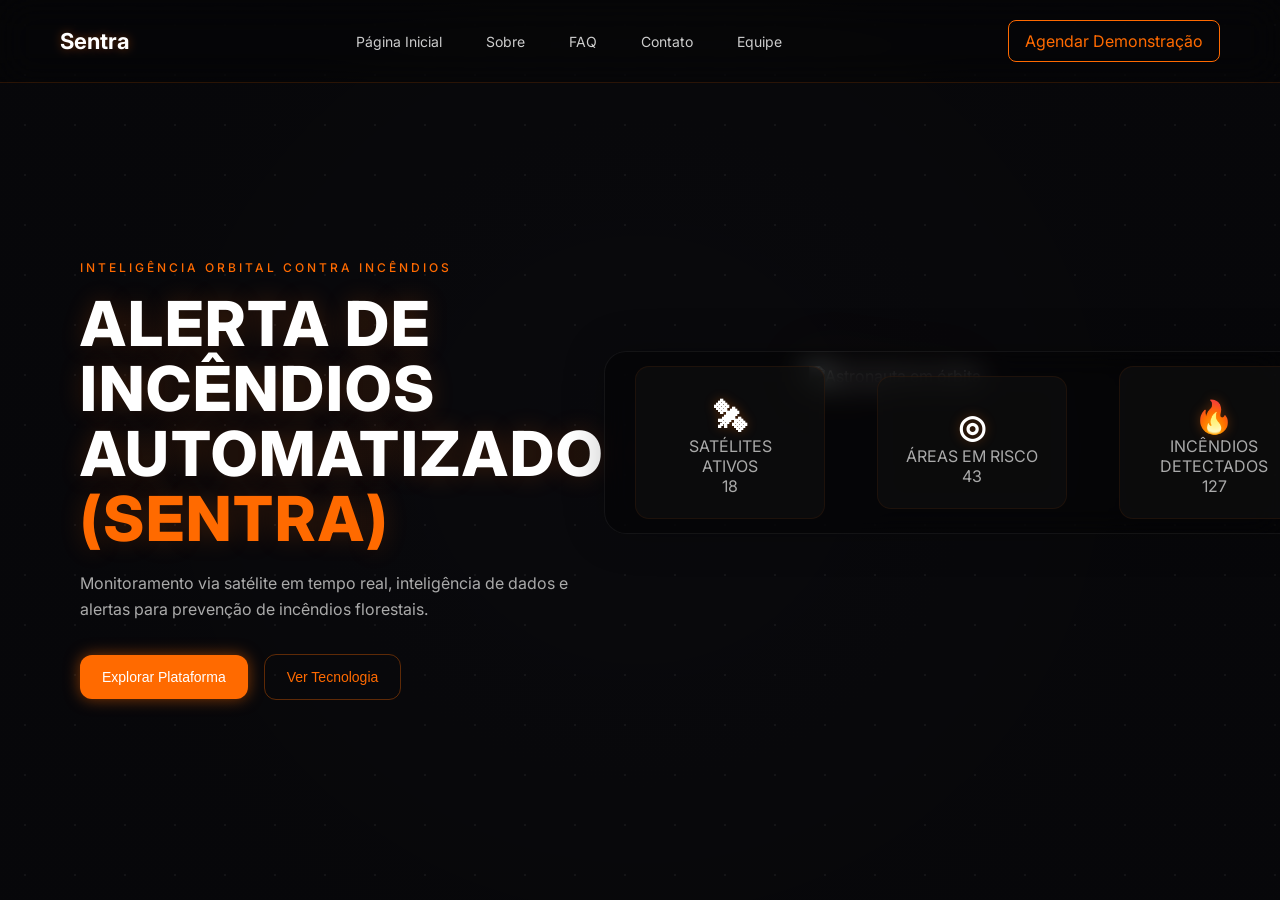
==== index.html @ 36e1cf44 "refactor: Correção da paleta de cores, adição de links na navbar." ====
<!doctype html>
<html lang="pt-br">

<head>
    <meta charset="UTF-8" />
    <meta name="viewport" content="width=device-width, initial-scale=1.0" />
    <title>Sentra</title>

    <link rel="stylesheet" href="css/styles.css" />
    <script src="js/scripts.js" defer></script>
</head>

<body>
    <header class="navbar">
        <div class="logo">
            <span class="logo-text">Sentra</span>
        </div>

        <nav>
            <a href="./index.html">Página Inicial</a>
            <a href="./paginas/pag-sobre.html">Sobre</a>
            <a href="./paginas/pag-faq.html">FAQ</a>
            <a href="./paginas/pag-contato.html">Contato</a>
            <a href="./paginas/pag-equipe.html">Equipe</a>
        </nav>

        <a href="./paginas/pag-solucao.html" class="btn-nav">Agendar Demonstração</a>
    </header>

    <section class="hero">
        <div class="parallax-layer layer-bg"></div>

        <div class="hero-text parallax" data-speed="2">
            <p class="tag">INTELIGÊNCIA ORBITAL CONTRA INCÊNDIOS</p>

            <h1>
                ALERTA DE INCÊNDIOS AUTOMATIZADO<br />
                <span>(SENTRA)</span>
            </h1>

            <p class="desc">
                Monitoramento via satélite em tempo real, inteligência de dados e
                alertas para prevenção de incêndios florestais.
            </p>

            <div class="actions">
                <button class="btn-primary">Explorar Plataforma</button>

                <button class="btn-secondary">Ver Tecnologia</button>
            </div>
        </div>

        <div class="hero-right">
            <div class="hero-media">
                <img src="assets/astronauta.webp" alt="Astronauta em órbita" />
            </div>

            <div class="heat-widget parallax" id="heat-widget">
                <div class="heat-header">
                    🔥 Focos de calor (24h)

                    <span id="heat-time"> atualizando... </span>
                </div>

                <div class="heat-body">
                    <div class="heat-number" id="heat-count">0</div>

                    <div class="heat-label">detecções recentes</div>
                </div>
            </div>

            <section class="stats">
                <div class="stat-item">
                    <div class="icon">🛰</div>

                    <div class="stat-info">
                        <p>SATÉLITES ATIVOS</p>
                        <span>18</span>
                    </div>
                </div>

                <div class="divider"></div>

                <div class="stat-item">
                    <div class="icon">◎</div>

                    <div class="stat-info">
                        <p>ÁREAS EM RISCO</p>
                        <span>43</span>
                    </div>
                </div>

                <div class="divider"></div>

                <div class="stat-item">
                    <div class="icon">🔥</div>

                    <div class="stat-info">
                        <p>INCÊNDIOS DETECTADOS</p>
                        <span>127</span>
                    </div>
                </div>

                <div class="divider"></div>

                <div class="stat-item">
                    <div class="icon">◔</div>

                    <div class="stat-info">
                        <p>TEMPO DE ALERTA</p>
                        <span>30s</span>
                    </div>
                </div>
                <a href="#" class="stats-link"> VER TODOS OS DADOS → </a>
            </section>
        </div>
    </section>
</body>

</html>
---- css/styles.css ----
@import url('https://fonts.googleapis.com/css2?family=Inter:wght@100..900&display=swap');
@import url('navbar.css');

html {
    scroll-behavior: smooth;
}

body {
    font-family: 'Inter', sans-serif;
    background: var(--cor-preto);
    color: var(--cor-branco);
    font-size: 16px;
    overflow: hidden;
}

.navbar {
    display: flex;
    justify-content: space-between;
    align-items: center;
    padding: 20px 60px;
    position: fixed;
    top: 0;
    left: 0;
    width: 100%;
    z-index: 100;
    background: rgba(0, 0, 0, 0.25);
    backdrop-filter: blur(18px);
    -webkit-backdrop-filter: blur(18px);
    border-bottom: 1px solid rgba(255, 106, 0, 0.15);
}

.logo-text {
    font-size: 22px;
    font-weight: 700;
    color: var(--cor-branco);
    text-shadow: 0 0 10px rgba(255, 106, 0, 0.4);
}

.navbar nav {
    display: flex;
    align-items: center;
    gap: 20px;
}

.navbar nav a {
    text-decoration: none;
    color: #ccc;
    font-size: 14px;
    transition: 0.3s;
}

.navbar nav a:hover {
    color: var(--laranja-primario);
}

.btn-nav {
    background: transparent;
    border: 1px solid var(--laranja-primario);
    color: var(--laranja-primario);
    padding: 10px 16px;
    border-radius: 8px;
    cursor: pointer;
    transition: 0.3s;
}

.btn-nav:hover {
    background: var(--laranja-primario);
    color: var(--texto-claro);
    box-shadow: 0 0 15px rgba(255, 106, 0, 0.5);
}

.hero {
    position: relative;
    min-height: 100vh;
    display: flex;
    justify-content: space-between;
    align-items: center;
    padding: 140px 80px 80px;
    overflow: hidden;
}

.layer-bg {
    position: absolute;
    inset: 0;
    background: url("../assets/background-pagina-inicial.png") center center / cover no-repeat;
    transform: scale(1.1);
    z-index: 0;
    animation: bgFloat 24s ease-in-out infinite;
}

@keyframes bgFloat {
    0% {
        transform: scale(1.1) translate(0px, 0px);
    }

    25% {
        transform: scale(1.15) translate(20px, -10px);
    }

    50% {
        transform: scale(1.12) translate(-15px, 15px);
    }

    75% {
        transform: scale(1.16) translate(10px, -8px);
    }

    100% {
        transform: scale(1.1) translate(0px, 0px);
    }
}

.hero::before {
    content: "";
    position: absolute;
    inset: 0;
    background: radial-gradient(circle at center,rgba(0, 0, 0, 0.15) 0%,rgba(0, 0, 0, 0.35) 70%);
    z-index: 1;
}

.hero::after {
    content: "";
    position: absolute;
    inset: 0;
    background-image: radial-gradient(var(--cor-branco) 1px, transparent 1px);
    background-size: 50px 50px;
    opacity: 0.05;
    z-index: 1;
}

.hero-text {
    position: relative;
    z-index: 5;
    max-width: 620px;
}

.tag {
    color: var(--laranja-primario);
    font-size: 12px;
    font-weight: 500;
    letter-spacing: 3px;
    margin-bottom: 16px;
}

.hero h1 {
    font-size: 62px;
    line-height: 1.05;
    font-weight: 800;
    text-transform: uppercase;
    letter-spacing: 2px;
    text-shadow: 0 0 25px rgba(255, 106, 0, 0.2);
}

.hero h1 span {
    color: var(--laranja-primario);
}

.desc {
    margin: 20px 0;
    color: var(--cor-cinza);
    max-width: 500px;
    line-height: 1.6;
}

.actions {
    display: flex;
    align-items: center;
    gap: 16px;
    margin-top: 32px;
}

.btn-primary, .btn-secondary {
    padding: 14px 22px;
    border-radius: 12px;
    font-size: 14px;
    font-weight: 500;
    cursor: pointer;
    transition: 0.35s ease;
}

.btn-primary {
    background: var(--laranja-primario);
    border: none;
    color: var(--cor-branco);
    box-shadow: 0 0 15px rgba(255, 106, 0, 0.5);
}

.btn-primary:hover {
    transform: translateY(-3px);
    box-shadow: 0 0 35px rgba(255, 106, 0, 0.45);
}

.btn-secondary {
    background: transparent;
    border: 1px solid rgba(255, 106, 0, 0.35);
    color: var(--laranja-primario);
}

.btn-secondary:hover {
    transform: translateY(-3px);
    border-color: var(--laranja-primario);
    box-shadow: 0 0 22px rgba(255, 106, 0, 0.2);
}

.hero-right {
    position: relative;
    z-index: 5;
    display: flex;
    flex-direction: column;
    align-items: center;
    gap: 35px;
}

.hero-media {
    position: relative;
    display: flex;
    justify-content: center;
    align-items: center;
}

.hero-media img {
    width: 650px;
    max-width: 100%;
    filter: drop-shadow(0 0 35px rgba(255, 106, 0, 0.22));
    pointer-events: none;
    user-select: none;
}

.heat-widget {
    position: absolute;
    top: 60px;
    right: -20px;
    width: 220px;
    padding: 18px;
    border-radius: 20px;
    background: rgba(15, 15, 15, 0.55);
    backdrop-filter: blur(18px);
    -webkit-backdrop-filter: blur(18px);
    border: 1px solid rgba(255, 106, 0, 0.12);
    box-shadow: 0 0 35px rgba(0, 0, 0, 0.35);
    z-index: 20;
    transition: 0.35s ease;
}

.heat-widget:hover {
    transform: translateY(-5px);
    border-color: rgba(255, 106, 0, 0.35);
}

.heat-header {
    display: flex;
    justify-content: space-between;
    font-size: 11px;
    color: #9f9f9f;
    margin-bottom: 14px;
}

.heat-body {
    text-align: center;
}

.heat-number {
    font-size: 48px;
    font-weight: 700;
    color: var(--laranja-primario);
    text-shadow: 0 0 15px rgba(255, 106, 0, 0.4);
}

.heat-label {
    margin-top: 6px;
    font-size: 12px;
    color: #7f7f7f;
}

.stats {
    display: flex;
    align-items: center;
    justify-content: center;
    gap: 26px;
    padding: 14px 30px;
    position: relative;
    z-index: 15;
    transform: translateY(-60px);
    border-radius: 22px;
    background: rgba(0, 0, 0, 0.35);
    backdrop-filter: blur(15px);
    -webkit-backdrop-filter: blur(15px);
    border: 1px solid rgba(255, 255, 255, 0.06);
    box-shadow: 0 0 40px rgba(0, 0, 0, 0.25);
    margin-top: -10px;
}

.stat-item {
    position: relative;
    min-width: 190px;
    padding: 22px 26px;
    border-radius: 14px;
    text-align: center;
    color: var(--cor-cinza);
    background: rgba(17, 17, 17, 0.6);
    backdrop-filter: blur(12px);
    -webkit-backdrop-filter: blur(12px);
    border: 1px solid rgba(255, 106, 0, 0.08);
    transition: all 0.35s ease;
    box-shadow: 0 0 0 rgba(0, 0, 0, 0);
}

.stat-item:hover {
    transform: translateY(-6px);
    background: rgba(255, 255, 255, 0.03);
    box-shadow: 0 0 25px rgba(255, 106, 0, 0.12);
}

.stat-item::after {
    content: "";
    position: absolute;
    left: 50%;
    bottom: 0;
    width: 0%;
    height: 2px;
    background: var(--laranja-primario);
    border-radius: 20px;
    transform: translateX(-50%);
    transition: width 0.4s ease;
}

.stat-item:hover::after {
    width: 75%;
}

.stats-link {
    position: relative;
    display: inline-block;
    text-decoration: none;
    color: var(--cor-branco);
    padding-bottom: 6px;
    transition: color 0.3s ease;
}

.stats-link:hover {
    color: var(--laranja-primario);
}

.stats-link::after {
    content: "";
    position: absolute;
    left: 50%;
    bottom: 0;
    width: 0%;
    height: 2px;
    background: var(--laranja-primario);
    border-radius: 20px;
    transform: translateX(-50%);
    transition: width 0.35s ease, box-shadow 0.35s ease;
}

.stats-link:hover::after {
    width: 100%;
    box-shadow: 0 0 10px rgba(255, 106, 0, 0.8);
}

.icon {
    margin-top: 8px;
    font-size: 32px;
    font-weight: 700;
    color: var(--cor-branco);
    text-shadow: 0 0 12px rgba(255, 106, 0, 0.3);
}
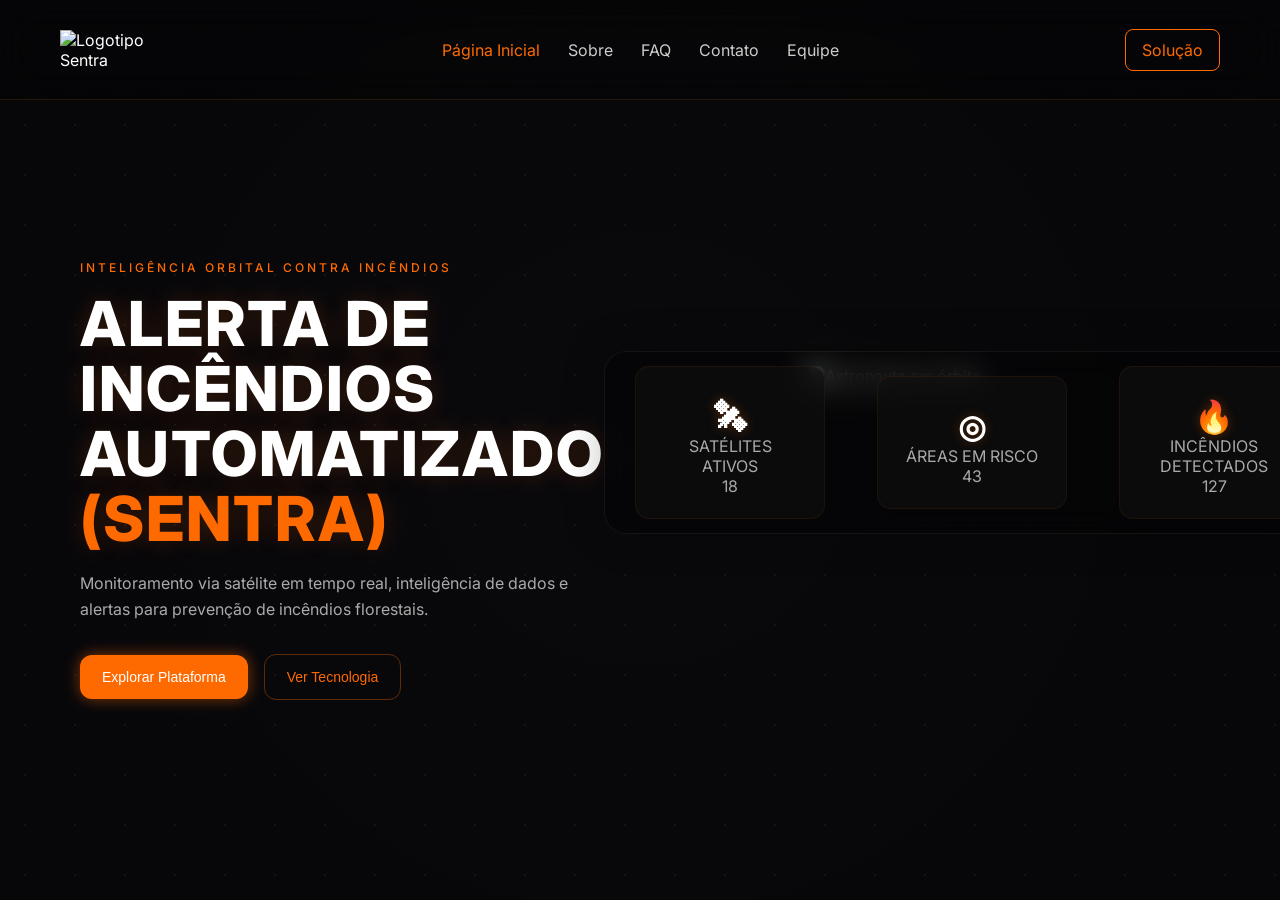
==== commit a7b28e90: "feat: Lógica aplicada para remoção de cor ao texto destacado quando outro item passar pelo evento do" ====
--- a/index.html
+++ b/index.html
@@ -4,117 +4,119 @@
 <head>
     <meta charset="UTF-8" />
     <meta name="viewport" content="width=device-width, initial-scale=1.0" />
-    <title>Sentra</title>
+    <title>Página Inicial / Sentra</title>
 
-    <link rel="stylesheet" href="css/styles.css" />
-    <script src="js/scripts.js" defer></script>
+    <link rel="stylesheet" href="./css/styles.css" />
+    <script src="./js/scripts.js" defer></script>
 </head>
 
 <body>
     <header class="navbar">
         <div class="logo">
-            <span class="logo-text">Sentra</span>
+            <img src="./assets/logotipo-sentra.webp" alt="Logotipo Sentra" class="logo">
         </div>
 
         <nav>
-            <a href="./index.html">Página Inicial</a>
-            <a href="./paginas/pag-sobre.html">Sobre</a>
-            <a href="./paginas/pag-faq.html">FAQ</a>
-            <a href="./paginas/pag-contato.html">Contato</a>
-            <a href="./paginas/pag-equipe.html">Equipe</a>
+            <a href="./index.html" class="nav-link text-highlight">Página Inicial</a>
+            <a href="./paginas/pag-sobre.html" class="nav-link">Sobre</a>
+            <a href="./paginas/pag-faq.html" class="nav-link">FAQ</a>
+            <a href="./paginas/pag-contato.html" class="nav-link">Contato</a>
+            <a href="./paginas/pag-equipe.html" class="nav-link">Equipe</a>
         </nav>
 
-        <a href="./paginas/pag-solucao.html" class="btn-nav">Agendar Demonstração</a>
+        <a href="./paginas/pag-solucao.html" class="btn-nav">Solução</a>
     </header>
+    <main>
+        <section class="hero">
+            <div class="parallax-layer layer-bg"></div>
 
-    <section class="hero">
-        <div class="parallax-layer layer-bg"></div>
+            <div class="hero-text parallax" data-speed="2">
+                <p class="tag">INTELIGÊNCIA ORBITAL CONTRA INCÊNDIOS</p>
 
-        <div class="hero-text parallax" data-speed="2">
-            <p class="tag">INTELIGÊNCIA ORBITAL CONTRA INCÊNDIOS</p>
+                <h1>
+                    ALERTA DE INCÊNDIOS AUTOMATIZADO<br />
+                    <span>(SENTRA)</span>
+                </h1>
 
-            <h1>
-                ALERTA DE INCÊNDIOS AUTOMATIZADO<br />
-                <span>(SENTRA)</span>
-            </h1>
+                <p class="desc">
+                    Monitoramento via satélite em tempo real, inteligência de dados e
+                    alertas para prevenção de incêndios florestais.
+                </p>
 
-            <p class="desc">
-                Monitoramento via satélite em tempo real, inteligência de dados e
-                alertas para prevenção de incêndios florestais.
-            </p>
+                <div class="actions">
+                    <button class="btn-primary">Explorar Plataforma</button>
 
-            <div class="actions">
-                <button class="btn-primary">Explorar Plataforma</button>
-
-                <button class="btn-secondary">Ver Tecnologia</button>
-            </div>
-        </div>
-
-        <div class="hero-right">
-            <div class="hero-media">
-                <img src="assets/astronauta.webp" alt="Astronauta em órbita" />
-            </div>
-
-            <div class="heat-widget parallax" id="heat-widget">
-                <div class="heat-header">
-                    🔥 Focos de calor (24h)
-
-                    <span id="heat-time"> atualizando... </span>
-                </div>
-
-                <div class="heat-body">
-                    <div class="heat-number" id="heat-count">0</div>
-
-                    <div class="heat-label">detecções recentes</div>
+                    <button class="btn-secondary">Ver Tecnologia</button>
                 </div>
             </div>
 
-            <section class="stats">
-                <div class="stat-item">
-                    <div class="icon">🛰</div>
+            <div class="hero-right">
+                <div class="hero-media">
+                    <img src="assets/astronauta.webp" alt="Astronauta em órbita" />
+                </div>
 
-                    <div class="stat-info">
-                        <p>SATÉLITES ATIVOS</p>
-                        <span>18</span>
+                <div class="heat-widget parallax" id="heat-widget">
+                    <div class="heat-header">
+                        🔥 Focos de calor (24h)
+
+                        <span id="heat-time"> atualizando... </span>
+                    </div>
+
+                    <div class="heat-body">
+                        <div class="heat-number" id="heat-count">0</div>
+
+                        <div class="heat-label">detecções recentes</div>
                     </div>
                 </div>
 
-                <div class="divider"></div>
+                <section class="stats">
+                    <div class="stat-item">
+                        <div class="icon">🛰</div>
 
-                <div class="stat-item">
-                    <div class="icon">◎</div>
+                        <div class="stat-info">
+                            <p>SATÉLITES ATIVOS</p>
+                            <span>18</span>
+                        </div>
+                    </div>
 
-                    <div class="stat-info">
-                        <p>ÁREAS EM RISCO</p>
-                        <span>43</span>
+                    <div class="divider"></div>
+
+                    <div class="stat-item">
+                        <div class="icon">◎</div>
+
+                        <div class="stat-info">
+                            <p>ÁREAS EM RISCO</p>
+                            <span>43</span>
+                        </div>
                     </div>
-                </div>
 
-                <div class="divider"></div>
+                    <div class="divider"></div>
 
-                <div class="stat-item">
-                    <div class="icon">🔥</div>
+                    <div class="stat-item">
+                        <div class="icon">🔥</div>
 
-                    <div class="stat-info">
-                        <p>INCÊNDIOS DETECTADOS</p>
-                        <span>127</span>
+                        <div class="stat-info">
+                            <p>INCÊNDIOS DETECTADOS</p>
+                            <span>127</span>
+                        </div>
                     </div>
-                </div>
 
-                <div class="divider"></div>
+                    <div class="divider"></div>
 
-                <div class="stat-item">
-                    <div class="icon">◔</div>
+                    <div class="stat-item">
+                        <div class="icon">◔</div>
 
-                    <div class="stat-info">
-                        <p>TEMPO DE ALERTA</p>
-                        <span>30s</span>
+                        <div class="stat-info">
+                            <p>TEMPO DE ALERTA</p>
+                            <span>30s</span>
+                        </div>
                     </div>
-                </div>
-                <a href="#" class="stats-link"> VER TODOS OS DADOS → </a>
-            </section>
-        </div>
-    </section>
+                    <a href="#" class="stats-link"> VER TODOS OS DADOS → </a>
+                </section>
+            </div>
+        </section>
+    </main>
+    <footer></footer>
 </body>
 
 </html>
--- a/css/styles.css
+++ b/css/styles.css
@@ -1,4 +1,3 @@
-@import url('https://fonts.googleapis.com/css2?family=Inter:wght@100..900&display=swap');
 @import url('navbar.css');
 
 html {
@@ -11,62 +10,6 @@
     color: var(--cor-branco);
     font-size: 16px;
     overflow: hidden;
-}
-
-.navbar {
-    display: flex;
-    justify-content: space-between;
-    align-items: center;
-    padding: 20px 60px;
-    position: fixed;
-    top: 0;
-    left: 0;
-    width: 100%;
-    z-index: 100;
-    background: rgba(0, 0, 0, 0.25);
-    backdrop-filter: blur(18px);
-    -webkit-backdrop-filter: blur(18px);
-    border-bottom: 1px solid rgba(255, 106, 0, 0.15);
-}
-
-.logo-text {
-    font-size: 22px;
-    font-weight: 700;
-    color: var(--cor-branco);
-    text-shadow: 0 0 10px rgba(255, 106, 0, 0.4);
-}
-
-.navbar nav {
-    display: flex;
-    align-items: center;
-    gap: 20px;
-}
-
-.navbar nav a {
-    text-decoration: none;
-    color: #ccc;
-    font-size: 14px;
-    transition: 0.3s;
-}
-
-.navbar nav a:hover {
-    color: var(--laranja-primario);
-}
-
-.btn-nav {
-    background: transparent;
-    border: 1px solid var(--laranja-primario);
-    color: var(--laranja-primario);
-    padding: 10px 16px;
-    border-radius: 8px;
-    cursor: pointer;
-    transition: 0.3s;
-}
-
-.btn-nav:hover {
-    background: var(--laranja-primario);
-    color: var(--texto-claro);
-    box-shadow: 0 0 15px rgba(255, 106, 0, 0.5);
 }
 
 .hero {
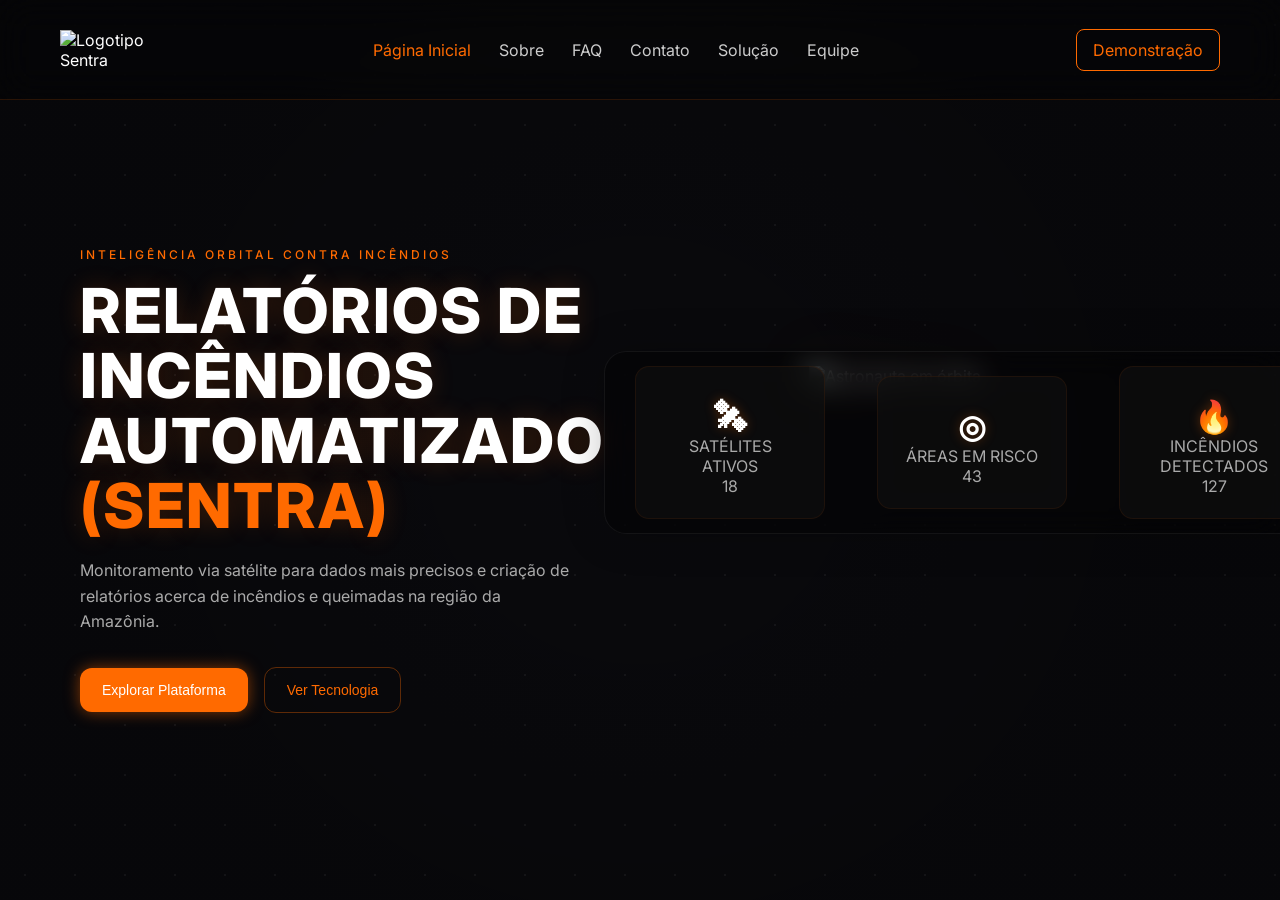
==== commit caa8fd3e: "feat: Criação da página Demo e adição da navegação." ====
--- a/index.html
+++ b/index.html
@@ -21,10 +21,11 @@
             <a href="./paginas/pag-sobre.html" class="nav-link">Sobre</a>
             <a href="./paginas/pag-faq.html" class="nav-link">FAQ</a>
             <a href="./paginas/pag-contato.html" class="nav-link">Contato</a>
+            <a href="./paginas/pag-solucao.html" class="nav-link">Solução</a>
             <a href="./paginas/pag-equipe.html" class="nav-link">Equipe</a>
         </nav>
 
-        <a href="./paginas/pag-solucao.html" class="btn-nav">Solução</a>
+        <a href="./paginas/pag-demonstracao.html" class="btn-nav">Demonstração</a>
     </header>
     <main>
         <section class="hero">
@@ -34,13 +35,12 @@
                 <p class="tag">INTELIGÊNCIA ORBITAL CONTRA INCÊNDIOS</p>
 
                 <h1>
-                    ALERTA DE INCÊNDIOS AUTOMATIZADO<br />
+                    RELATÓRIOS DE INCÊNDIOS AUTOMATIZADO<br />
                     <span>(SENTRA)</span>
                 </h1>
 
                 <p class="desc">
-                    Monitoramento via satélite em tempo real, inteligência de dados e
-                    alertas para prevenção de incêndios florestais.
+                    Monitoramento via satélite para dados mais precisos e criação de relatórios acerca de incêndios e queimadas na região da Amazônia.
                 </p>
 
                 <div class="actions">
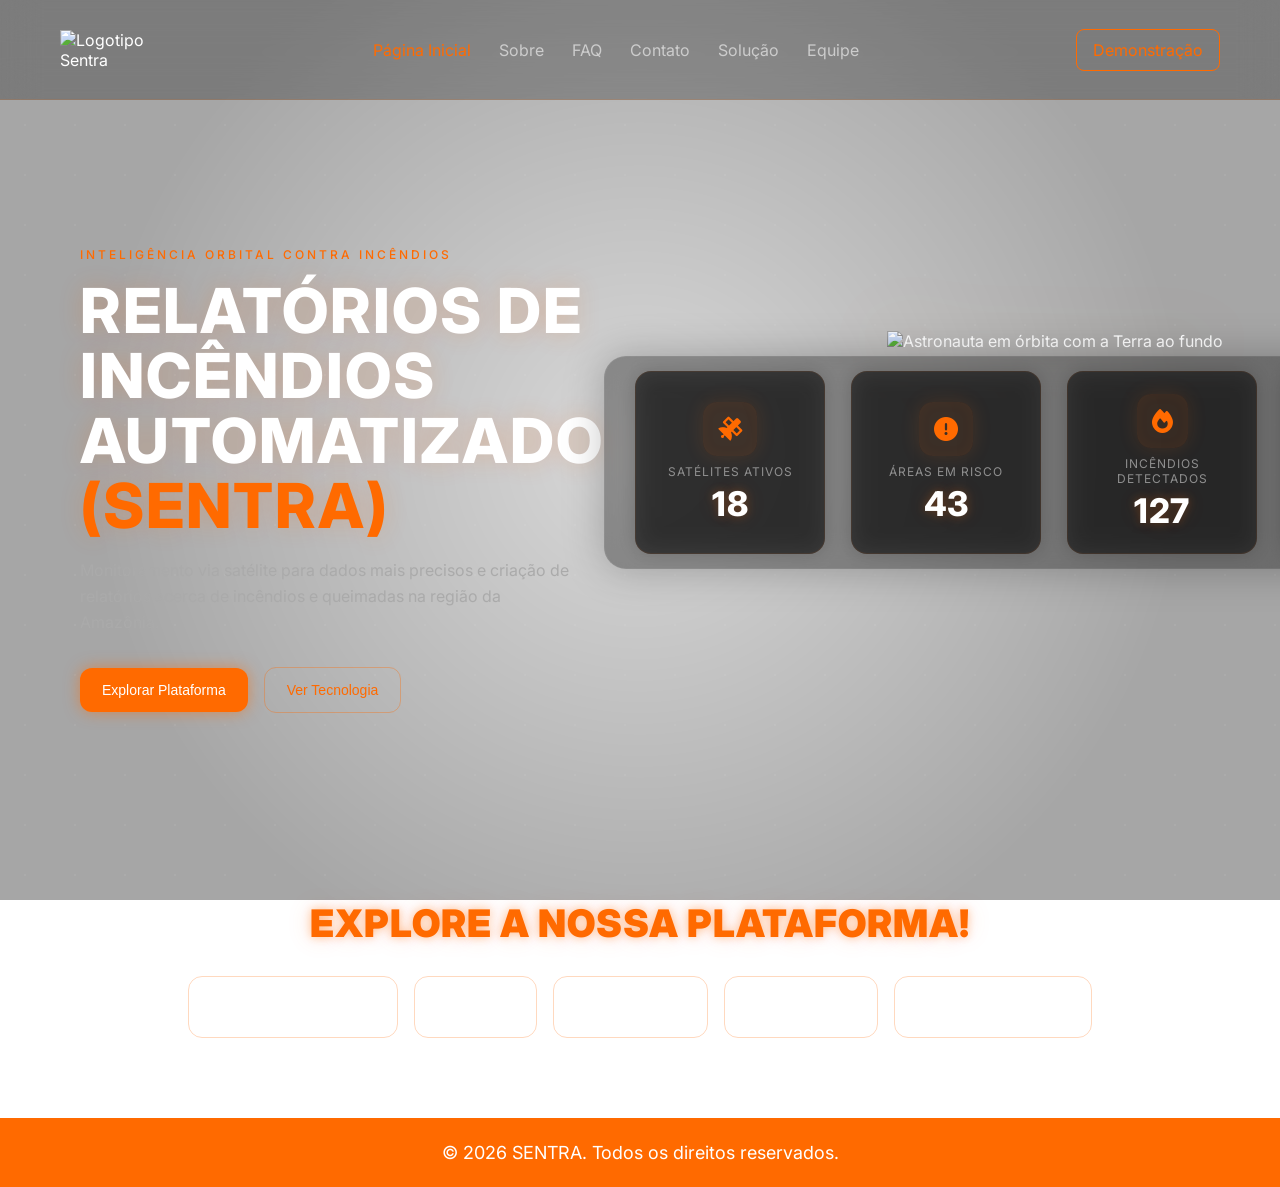
==== commit fc012ab6: "fix: comentando codigo pagina inicial, html,css e js, colocando botão solução na area explore a noss" ====
--- a/index.html
+++ b/index.html
@@ -1,122 +1,180 @@
 <!doctype html>
 <html lang="pt-br">
-
-<head>
+  <head>
+    <!-- Configurações básicas da página  -->
     <meta charset="UTF-8" />
     <meta name="viewport" content="width=device-width, initial-scale=1.0" />
+
+    <!-- Titulo Exibido na aba do Navegador -->
     <title>Página Inicial / Sentra</title>
 
+    <!-- Arquivo CSS principal -->
     <link rel="stylesheet" href="./css/styles.css" />
+
+    <!-- Arquivo JavaScript -->
     <script src="./js/scripts.js" defer></script>
-</head>
 
-<body>
+    <!-- Biblioteca de ícones Font Awesome -->
+    <link
+      rel="stylesheet"
+      href="https://cdnjs.cloudflare.com/ajax/libs/font-awesome/6.5.2/css/all.min.css"
+    />
+  </head>
+
+  <body>
+    <!-- =========================
+         NAVBAR
+    ========================== -->
+
     <header class="navbar">
-        <div class="logo">
-            <img src="./assets/logotipo-sentra.webp" alt="Logotipo Sentra" class="logo">
+      <!-- Logotipo da Plataforma -->
+       
+      <div class="logo">
+        <img src="./assets/logotipo-sentra.webp"alt="Logotipo Sentra"class="logo"/>
+      </div>
+
+      <!-- Menu principal de navegação -->
+      <nav aria-label="Navegação principal">
+        <a href="./index.html" class="nav-link text-highlight">Página Inicial</a>
+        <a href="./paginas/pag-sobre.html" class="nav-link">Sobre</a>
+        <a href="./paginas/pag-faq.html" class="nav-link">FAQ</a>
+        <a href="./paginas/pag-contato.html" class="nav-link">Contato</a>
+        <a href="./paginas/pag-solucao.html" class="nav-link">Solução</a>
+        <a href="./paginas/pag-equipe.html" class="nav-link">Equipe</a>
+      </nav>
+
+      <!-- Botão Demostração -->
+      <a href="./paginas/pag-demonstracao.html" class="btn-nav">Demonstração</a>
+    </header>
+
+    <main>
+      <!-- =========================
+             HERO SECTION
+        ========================== -->
+
+      <section class="hero">
+        <div class="background"></div>
+
+        <!-- Área de textos principais -->
+        <div class="hero-text" data-speed="2">
+          <!-- Texto introdutório -->
+          <p class="hero-text-main">INTELIGÊNCIA ORBITAL CONTRA INCÊNDIOS</p>
+
+          <!-- Título principal -->
+          <h1 class="titulo-principal">
+            RELATÓRIOS DE INCÊNDIOS AUTOMATIZADO<br />
+            <span class="text-sentra">(SENTRA)</span>
+          </h1>
+
+          <!-- Descrição da solução -->
+          <p class="description">
+            Monitoramento via satélite para dados mais precisos e criação de
+            relatórios acerca de incêndios e queimadas na região da Amazônia.
+          </p>
+
+          <!-- Botões de ação -->
+          <div class="actions">
+            <button class="btn-primary">Explorar Plataforma</button>
+            <button class="btn-secondary">Ver Tecnologia</button>
+          </div>
         </div>
 
-        <nav>
-            <a href="./index.html" class="nav-link text-highlight">Página Inicial</a>
-            <a href="./paginas/pag-sobre.html" class="nav-link">Sobre</a>
-            <a href="./paginas/pag-faq.html" class="nav-link">FAQ</a>
-            <a href="./paginas/pag-contato.html" class="nav-link">Contato</a>
-            <a href="./paginas/pag-solucao.html" class="nav-link">Solução</a>
-            <a href="./paginas/pag-equipe.html" class="nav-link">Equipe</a>
-        </nav>
+        <!-- Área visual da hero -->
+        <div class="hero-right">
+          <!-- Imagem principal -->
+          <div class="hero-media">
+            <img
+              class="hero-image"
+              src="./assets/astronauta.webp"
+              alt="Astronauta em órbita com a Terra ao fundo"
+            />
+          </div>
 
-        <a href="./paginas/pag-demonstracao.html" class="btn-nav">Demonstração</a>
-    </header>
-    <main>
-        <section class="hero">
-            <div class="parallax-layer layer-bg"></div>
-
-            <div class="hero-text parallax" data-speed="2">
-                <p class="tag">INTELIGÊNCIA ORBITAL CONTRA INCÊNDIOS</p>
-
-                <h1>
-                    RELATÓRIOS DE INCÊNDIOS AUTOMATIZADO<br />
-                    <span>(SENTRA)</span>
-                </h1>
-
-                <p class="desc">
-                    Monitoramento via satélite para dados mais precisos e criação de relatórios acerca de incêndios e queimadas na região da Amazônia.
-                </p>
-
-                <div class="actions">
-                    <button class="btn-primary">Explorar Plataforma</button>
-
-                    <button class="btn-secondary">Ver Tecnologia</button>
-                </div>
+          <!-- Widget de monitoramento -->
+          <div class="heat-widget" id="heat-widget">
+            <div class="heat-header">
+              Focos de calor (24h)
+              <span id="heat-time">atualizando...</span>
             </div>
 
-            <div class="hero-right">
-                <div class="hero-media">
-                    <img src="assets/astronauta.webp" alt="Astronauta em órbita" />
-                </div>
+            <div class="heat-body">
+              <div class="heat-number" id="heat-count">0</div>
+              <div class="heat-label">detecções recentes</div>
+            </div>
+          </div>
 
-                <div class="heat-widget parallax" id="heat-widget">
-                    <div class="heat-header">
-                        🔥 Focos de calor (24h)
+          <!-- Estatísticas da plataforma -->
+          <div class="stats-container">
+            <!-- Card: Satélites -->
+            <div class="stat-item">
+              <i class="fa-solid fa-satellite stat-icon" aria-hidden="true"></i>
+              <div class="stat-info">
+                <p class="text-stats">SATÉLITES ATIVOS</p>
+                <span class="stat-number">18</span>
+              </div>
+            </div>
 
-                        <span id="heat-time"> atualizando... </span>
-                    </div>
+            <!-- Card: Áreas em risco -->
+            <div class="stat-item">
+              <i
+                class="fa-solid fa-circle-exclamation stat-icon"
+                aria-hidden="true"
+              ></i>
+              <div class="stat-info">
+                <p class="text-stats">ÁREAS EM RISCO</p>
+                <span class="stat-number">43</span>
+              </div>
+            </div>
 
-                    <div class="heat-body">
-                        <div class="heat-number" id="heat-count">0</div>
+            <!-- Card: Incêndios detectados -->
+            <div class="stat-item">
+              <i class="fa-solid fa-fire stat-icon" aria-hidden="true"></i>
+              <div class="stat-info">
+                <p class="text-stats">INCÊNDIOS DETECTADOS</p>
+                <span class="stat-number">127</span>
+              </div>
+            </div>
 
-                        <div class="heat-label">detecções recentes</div>
-                    </div>
-                </div>
+            <!-- Card: Tempo de Alerta -->
+            <div class="stat-item">
+              <i class="fa-solid fa-clock stat-icon" aria-hidden="true"></i>
+              <div class="stat-info">
+                <p class="text-stats">TEMPO DE ALERTA</p>
+                <span class="stat-number">30s</span>
+              </div>
+            </div>
+            <!-- Link para visualizar todos os dados -->
+            <div class="stat-item">
+              <a href="#" class="stats-link">VER TODOS OS DADOS →</a>
+            </div>
+          </div>
+        </div>
+      </section>
 
-                <section class="stats">
-                    <div class="stat-item">
-                        <div class="icon">🛰</div>
+      <!-- =========================
+             SEÇÃO DE NAVEGAÇÃO
+        ========================== -->
 
-                        <div class="stat-info">
-                            <p>SATÉLITES ATIVOS</p>
-                            <span>18</span>
-                        </div>
-                    </div>
+      <section class="plataforma-section">
+        <h2 class="text-h1-plataforma">EXPLORE A NOSSA PLATAFORMA!</h2>
 
-                    <div class="divider"></div>
+        <!-- Botões para as páginas do projeto -->
+        <div class="plataforma-buttons">
+          <a href="./paginas/pag-sobre.html" class="btn-plataforma"> Sobre o Projeto</a>
+          <a href="./paginas/pag-faq.html" class="btn-plataforma"> FAQ </a>
+          <a href="./paginas/pag-contato.html" class="btn-plataforma">Contato </a>
+           <a href="./paginas/pag-solucao.html" class="btn-plataforma">Solução</a>
+          <a href="./paginas/pag-equipe.html" class="btn-plataforma">Nossa Equipe</a>
+        </div>
+      </section>
+    </main>
 
-                    <div class="stat-item">
-                        <div class="icon">◎</div>
+    <!-- =========================
+         RODAPÉ
+    ========================== -->
 
-                        <div class="stat-info">
-                            <p>ÁREAS EM RISCO</p>
-                            <span>43</span>
-                        </div>
-                    </div>
-
-                    <div class="divider"></div>
-
-                    <div class="stat-item">
-                        <div class="icon">🔥</div>
-
-                        <div class="stat-info">
-                            <p>INCÊNDIOS DETECTADOS</p>
-                            <span>127</span>
-                        </div>
-                    </div>
-
-                    <div class="divider"></div>
-
-                    <div class="stat-item">
-                        <div class="icon">◔</div>
-
-                        <div class="stat-info">
-                            <p>TEMPO DE ALERTA</p>
-                            <span>30s</span>
-                        </div>
-                    </div>
-                    <a href="#" class="stats-link"> VER TODOS OS DADOS → </a>
-                </section>
-            </div>
-        </section>
-    </main>
-    <footer></footer>
-</body>
-
-</html>+    <footer class="footer">
+      <p class="text-footer">© 2026 SENTRA. Todos os direitos reservados.</p>
+    </footer>
+  </body>
+</html>
--- a/css/styles.css
+++ b/css/styles.css
@@ -1,311 +1,640 @@
-@import url('navbar.css');
-
-html {
-    scroll-behavior: smooth;
-}
-
-body {
-    font-family: 'Inter', sans-serif;
-    background: var(--cor-preto);
-    color: var(--cor-branco);
-    font-size: 16px;
-    overflow: hidden;
-}
-
-.hero {
-    position: relative;
-    min-height: 100vh;
-    display: flex;
-    justify-content: space-between;
-    align-items: center;
-    padding: 140px 80px 80px;
-    overflow: hidden;
-}
-
-.layer-bg {
-    position: absolute;
-    inset: 0;
-    background: url("../assets/background-pagina-inicial.png") center center / cover no-repeat;
-    transform: scale(1.1);
-    z-index: 0;
-    animation: bgFloat 24s ease-in-out infinite;
-}
-
-@keyframes bgFloat {
-    0% {
-        transform: scale(1.1) translate(0px, 0px);
-    }
-
-    25% {
-        transform: scale(1.15) translate(20px, -10px);
-    }
-
-    50% {
-        transform: scale(1.12) translate(-15px, 15px);
-    }
-
-    75% {
-        transform: scale(1.16) translate(10px, -8px);
-    }
-
-    100% {
-        transform: scale(1.1) translate(0px, 0px);
-    }
-}
-
-.hero::before {
-    content: "";
-    position: absolute;
-    inset: 0;
-    background: radial-gradient(circle at center,rgba(0, 0, 0, 0.15) 0%,rgba(0, 0, 0, 0.35) 70%);
-    z-index: 1;
-}
-
-.hero::after {
-    content: "";
-    position: absolute;
-    inset: 0;
-    background-image: radial-gradient(var(--cor-branco) 1px, transparent 1px);
-    background-size: 50px 50px;
-    opacity: 0.05;
-    z-index: 1;
-}
-
-.hero-text {
-    position: relative;
-    z-index: 5;
-    max-width: 620px;
-}
-
-.tag {
-    color: var(--laranja-primario);
-    font-size: 12px;
-    font-weight: 500;
-    letter-spacing: 3px;
-    margin-bottom: 16px;
-}
-
-.hero h1 {
-    font-size: 62px;
-    line-height: 1.05;
-    font-weight: 800;
-    text-transform: uppercase;
-    letter-spacing: 2px;
-    text-shadow: 0 0 25px rgba(255, 106, 0, 0.2);
-}
-
-.hero h1 span {
-    color: var(--laranja-primario);
-}
-
-.desc {
-    margin: 20px 0;
-    color: var(--cor-cinza);
-    max-width: 500px;
-    line-height: 1.6;
-}
-
-.actions {
-    display: flex;
-    align-items: center;
-    gap: 16px;
-    margin-top: 32px;
-}
-
-.btn-primary, .btn-secondary {
-    padding: 14px 22px;
-    border-radius: 12px;
-    font-size: 14px;
-    font-weight: 500;
-    cursor: pointer;
-    transition: 0.35s ease;
-}
-
-.btn-primary {
-    background: var(--laranja-primario);
-    border: none;
-    color: var(--cor-branco);
-    box-shadow: 0 0 15px rgba(255, 106, 0, 0.5);
-}
-
-.btn-primary:hover {
-    transform: translateY(-3px);
-    box-shadow: 0 0 35px rgba(255, 106, 0, 0.45);
-}
-
-.btn-secondary {
-    background: transparent;
-    border: 1px solid rgba(255, 106, 0, 0.35);
-    color: var(--laranja-primario);
-}
-
-.btn-secondary:hover {
-    transform: translateY(-3px);
-    border-color: var(--laranja-primario);
-    box-shadow: 0 0 22px rgba(255, 106, 0, 0.2);
-}
-
-.hero-right {
-    position: relative;
-    z-index: 5;
-    display: flex;
-    flex-direction: column;
-    align-items: center;
-    gap: 35px;
-}
-
-.hero-media {
-    position: relative;
-    display: flex;
-    justify-content: center;
-    align-items: center;
-}
-
-.hero-media img {
-    width: 650px;
-    max-width: 100%;
-    filter: drop-shadow(0 0 35px rgba(255, 106, 0, 0.22));
-    pointer-events: none;
-    user-select: none;
-}
-
-.heat-widget {
-    position: absolute;
-    top: 60px;
-    right: -20px;
-    width: 220px;
-    padding: 18px;
-    border-radius: 20px;
-    background: rgba(15, 15, 15, 0.55);
-    backdrop-filter: blur(18px);
-    -webkit-backdrop-filter: blur(18px);
-    border: 1px solid rgba(255, 106, 0, 0.12);
-    box-shadow: 0 0 35px rgba(0, 0, 0, 0.35);
-    z-index: 20;
-    transition: 0.35s ease;
-}
-
-.heat-widget:hover {
-    transform: translateY(-5px);
-    border-color: rgba(255, 106, 0, 0.35);
-}
-
-.heat-header {
-    display: flex;
-    justify-content: space-between;
-    font-size: 11px;
-    color: #9f9f9f;
-    margin-bottom: 14px;
-}
-
-.heat-body {
-    text-align: center;
-}
-
-.heat-number {
-    font-size: 48px;
-    font-weight: 700;
-    color: var(--laranja-primario);
-    text-shadow: 0 0 15px rgba(255, 106, 0, 0.4);
-}
-
-.heat-label {
-    margin-top: 6px;
-    font-size: 12px;
-    color: #7f7f7f;
-}
-
-.stats {
-    display: flex;
-    align-items: center;
-    justify-content: center;
-    gap: 26px;
-    padding: 14px 30px;
-    position: relative;
-    z-index: 15;
-    transform: translateY(-60px);
-    border-radius: 22px;
-    background: rgba(0, 0, 0, 0.35);
-    backdrop-filter: blur(15px);
-    -webkit-backdrop-filter: blur(15px);
-    border: 1px solid rgba(255, 255, 255, 0.06);
-    box-shadow: 0 0 40px rgba(0, 0, 0, 0.25);
-    margin-top: -10px;
-}
-
-.stat-item {
-    position: relative;
-    min-width: 190px;
-    padding: 22px 26px;
-    border-radius: 14px;
-    text-align: center;
-    color: var(--cor-cinza);
-    background: rgba(17, 17, 17, 0.6);
-    backdrop-filter: blur(12px);
-    -webkit-backdrop-filter: blur(12px);
-    border: 1px solid rgba(255, 106, 0, 0.08);
-    transition: all 0.35s ease;
-    box-shadow: 0 0 0 rgba(0, 0, 0, 0);
-}
-
-.stat-item:hover {
-    transform: translateY(-6px);
-    background: rgba(255, 255, 255, 0.03);
-    box-shadow: 0 0 25px rgba(255, 106, 0, 0.12);
-}
-
-.stat-item::after {
-    content: "";
-    position: absolute;
-    left: 50%;
-    bottom: 0;
-    width: 0%;
-    height: 2px;
-    background: var(--laranja-primario);
-    border-radius: 20px;
-    transform: translateX(-50%);
-    transition: width 0.4s ease;
-}
-
-.stat-item:hover::after {
-    width: 75%;
-}
-
-.stats-link {
-    position: relative;
-    display: inline-block;
-    text-decoration: none;
-    color: var(--cor-branco);
-    padding-bottom: 6px;
-    transition: color 0.3s ease;
-}
-
-.stats-link:hover {
-    color: var(--laranja-primario);
-}
-
-.stats-link::after {
-    content: "";
-    position: absolute;
-    left: 50%;
-    bottom: 0;
-    width: 0%;
-    height: 2px;
-    background: var(--laranja-primario);
-    border-radius: 20px;
-    transform: translateX(-50%);
-    transition: width 0.35s ease, box-shadow 0.35s ease;
-}
-
-.stats-link:hover::after {
-    width: 100%;
-    box-shadow: 0 0 10px rgba(255, 106, 0, 0.8);
-}
-
-.icon {
-    margin-top: 8px;
-    font-size: 32px;
-    font-weight: 700;
-    color: var(--cor-branco);
-    text-shadow: 0 0 12px rgba(255, 106, 0, 0.3);
-}+    /* ==========================================================================
+   IMPORTAÇÕES E CONFIGURAÇÕES GLOBAIS
+   ========================================================================== */
+
+    @import url('navbar.css');
+
+    html {
+        scroll-behavior: smooth;
+    }
+
+    body {
+        font-family: 'Inter', sans-serif;
+        background: var(--cor-bg);
+        color: var(--cor-branco);
+        font-size: 16px;
+        min-height: 100vh;
+        position: relative;
+        overflow-x: hidden;
+    }
+
+    /* ==========================================================================
+   FUNDO ANIMADO DA PÁGINA
+   ========================================================================== */
+
+    body::before {
+        content: "";
+        position: fixed;
+        inset: -50px;
+        background: url("../assets/background-pagina-inicial.png") center center / cover no-repeat;
+        z-index: -1;
+        animation: bgFloat 24s ease-in-out infinite;
+        --x: var(--bg-parallax-x, 0px);
+        --y: var(--bg-parallax-y, 0px);
+        transform: scale(1.2) translate3d(var(--x), var(--y), 0);
+        will-change: transform;
+    }
+
+    /* Animação suave do fundo */
+    @keyframes bgFloat {
+        0% {
+            background-position: center center;
+        }
+
+        25% {
+            background-position: calc(50% + 15px) calc(50% - 10px);
+        }
+
+        50% {
+            background-position: calc(50% - 12px) calc(50% + 12px);
+        }
+
+        75% {
+            background-position: calc(50% + 8px) calc(50% - 8px);
+        }
+
+        100% {
+            background-position: center center;
+        }
+    }
+
+    /* ==========================================================================
+   HERO SECTION
+   Seção principal da página inicial
+   ========================================================================== */
+
+    .hero {
+        position: relative;
+        min-height: 100vh;
+        display: flex;
+        justify-content: space-between;
+        align-items: center;
+        padding: 140px 80px 80px;
+        overflow: hidden;
+    }
+
+    /* Overlay escuro para melhorar a leitura dos textos */
+    .hero::before {
+        content: "";
+        position: absolute;
+        inset: 0;
+        background: radial-gradient(circle at center, rgba(0, 0, 0, 0.15) 0%, rgba(0, 0, 0, 0.35) 70%);
+        z-index: 1;
+    }
+
+    /* Efeito de pontos decorativos */
+    .hero::after {
+        content: "";
+        position: absolute;
+        inset: 0;
+        background-image: radial-gradient(var(--cor-branco) 1px, transparent 1px);
+        background-size: 50px 50px;
+        opacity: 0.05;
+        z-index: 1;
+    }
+
+    /* ==========================================================================
+   ÁREA DE TEXTO DA HERO
+   ========================================================================== */
+
+    .hero-text {
+        position: relative;
+        z-index: 5;
+        max-width: 620px;
+        will-change: transform;
+    }
+
+    /* Texto superior da hero */
+    .hero-text-main {
+        color: var(--laranja-primario);
+        font-size: 12px;
+        font-weight: 500;
+        letter-spacing: 3px;
+        margin-bottom: 16px;
+    }
+
+    /* Título principal */
+    .titulo-principal {
+        font-size: 62px;
+        line-height: 1.05;
+        font-weight: 800;
+        text-transform: uppercase;
+        letter-spacing: 2px;
+        text-shadow: 0 0 25px rgba(255, 106, 0, 0.2);
+        color: var(--cor-branco);
+    }
+
+    /* Destaque da palavra SENTRA */
+    .text-sentra {
+        color: var(--laranja-primario);
+    }
+
+    /* Descrição do projeto */
+    .hero-text .description {
+        margin: 20px 0;
+        color: var(--cor-cinza);
+        max-width: 500px;
+        line-height: 1.6;
+    }
+
+    /* ==========================================================================
+   BOTÕES DE AÇÃO
+   ========================================================================== */
+
+    .actions {
+        display: flex;
+        align-items: center;
+        gap: 16px;
+        margin-top: 32px;
+    }
+
+    /* Botão principal */
+    /* Botão secundário */
+    .btn-primary,
+    .btn-secondary {
+        padding: 14px 22px;
+        border-radius: 12px;
+        font-size: 14px;
+        font-weight: 500;
+        cursor: pointer;
+        transition: 0.35s ease;
+    }
+
+    .btn-primary {
+        background: var(--laranja-primario);
+        border: none;
+        color: var(--cor-branco);
+        box-shadow: 0 0 15px rgba(255, 106, 0, 0.5);
+    }
+
+    /* Botão principal animação de passar o mouse em cima */
+    .btn-primary:hover {
+        transform: translateY(-3px);
+        box-shadow: 0 0 35px rgba(255, 106, 0, 0.45);
+    }
+
+    .btn-secondary {
+        background: transparent;
+        border: 1px solid rgba(255, 106, 0, 0.35);
+        color: var(--laranja-primario);
+    }
+
+    /* Botão secondary animação de passar o mouse em cima */
+    .btn-secondary:hover {
+        transform: translateY(-3px);
+        border-color: var(--laranja-primario);
+        box-shadow: 0 0 22px rgba(255, 106, 0, 0.2);
+    }
+
+    /* ==========================================================================
+   ÁREA VISUAL DA HERO
+   ========================================================================== */
+
+    .hero-right {
+        position: relative;
+        z-index: 5;
+        display: flex;
+        flex-direction: column;
+        align-items: center;
+        gap: 35px;
+    }
+
+    /* Container da imagem principal */
+    .hero-media {
+        position: relative;
+        display: flex;
+        justify-content: center;
+        align-items: center;
+        filter: drop-shadow(0 0 35px rgba(255, 106, 0, 0.22));
+        pointer-events: none;
+        user-select: none;
+        will-change: transform;
+    }
+
+    /* Imagem do astronauta */
+    .hero-image {
+        width: 550px;
+        max-width: 100%;
+    }
+
+    /* ==========================================================================
+   WIDGET DE MONITORAMENTO
+   Painel que exibe focos de calor
+   ========================================================================== */
+
+    .heat-widget {
+        position: absolute;
+        top: 60px;
+        right: -20px;
+        width: 220px;
+        padding: 18px;
+        border-radius: 20px;
+        background: rgba(15, 15, 15, 0.55);
+        backdrop-filter: blur(18px);
+        -webkit-backdrop-filter: blur(18px);
+        border: 1px solid rgba(255, 106, 0, 0.12);
+        box-shadow: 0 0 35px rgba(0, 0, 0, 0.35);
+        z-index: 20;
+        transition: border-color 0.35s ease, transform 0.1s ease-out;
+        will-change: transform;
+    }
+
+    .heat-widget:hover {
+        transform: translateY(-5px);
+        border-color: rgba(255, 106, 0, 0.35);
+    }
+
+    .heat-header {
+        display: flex;
+        justify-content: space-between;
+        font-size: 11px;
+        color: #9f9f9f;
+        margin-bottom: 14px;
+    }
+
+    .heat-body {
+        text-align: center;
+    }
+
+    .heat-number {
+        font-size: 48px;
+        font-weight: 700;
+        color: var(--laranja-primario);
+        text-shadow: 0 0 15px rgba(255, 106, 0, 0.4);
+    }
+
+    .heat-label {
+        margin-top: 6px;
+        font-size: 12px;
+        color: #7f7f7f;
+    }
+
+    /* ==========================================================================
+   CARDS DE ESTATÍSTICAS
+   ========================================================================== */
+
+    .stats-container {
+        display: flex;
+        align-items: stretch;
+        justify-content: center;
+        gap: 26px;
+        padding: 14px 30px;
+        margin-top: 30px;
+        position: relative;
+        z-index: 15;
+        transform: translateY(-60px);
+        border-radius: 22px;
+        background: rgba(0, 0, 0, 0.35);
+        backdrop-filter: blur(15px);
+        -webkit-backdrop-filter: blur(15px);
+        border: 1px solid rgba(255, 255, 255, 0.06);
+        box-shadow: 0 0 40px rgba(0, 0, 0, 0.25);
+    }
+
+    /* Card individual */
+    .stat-item {
+        position: relative;
+        min-width: 190px;
+        min-height: 160px;
+        padding: 22px 26px;
+        display: flex;
+        flex-direction: column;
+        align-items: center;
+        justify-content: center;
+        gap: 8px;
+        text-align: center;
+        border-radius: 16px;
+        color: var(--cor-cinza);
+        background: rgba(17, 17, 17, 0.6);
+        backdrop-filter: blur(12px);
+        -webkit-backdrop-filter: blur(12px);
+        border: 1px solid rgba(255, 106, 0, 0.08);
+        box-shadow: 0 0 20px rgba(0, 0, 0, 0.18);
+        transition: background 0.35s ease, border-color 0.35s ease, box-shadow 0.35s ease;
+        will-change: transform;
+    }
+
+    .stat-item:hover {
+        background: rgba(255, 255, 255, 0.03);
+        border-color: rgba(255, 106, 0, 0.18);
+        box-shadow: 0 0 25px rgba(255, 106, 0, 0.12), 0 10px 30px rgba(0, 0, 0, 0.25);
+    }
+
+    /* Ícones dos cards */
+    .stat-icon {
+        display: flex;
+        align-items: center;
+        justify-content: center;
+        box-sizing: border-box;
+        padding: 15px;
+        font-size: 24px;
+        color: var(--laranja-primario);
+        border-radius: 14px;
+        background: rgba(255, 106, 0, 0.08);
+        box-shadow: 0 0 20px rgba(255, 106, 0, 0.12), inset 0 0 15px rgba(255, 106, 0, 0.04);
+        flex-shrink: 0;
+        transition: transform 0.35s ease, box-shadow 0.35s ease, background 0.35s ease;
+    }
+
+    .stat-item:hover .stat-icon {
+        transform: translateY(-4px) scale(1.06);
+        background: rgba(255, 106, 0, 0.14);
+        box-shadow: 0 0 25px rgba(255, 106, 0, 0.25);
+    }
+
+    /* Informações dos cards */
+    .stat-info {
+        display: flex;
+        flex-direction: column;
+        align-items: center;
+        gap: 4px;
+    }
+
+    .text-stats {
+        font-size: 12px;
+        letter-spacing: 1px;
+        color: #8f8f8f;
+        margin: 0;
+    }
+
+    .stat-number {
+        font-size: 34px;
+        font-weight: 800;
+        color: var(--cor-branco);
+        letter-spacing: 0.5px;
+        text-shadow: 0 0 10px rgba(255, 106, 0, 0.25), 0 0 22px rgba(255, 106, 0, 0.12);
+    }
+
+    /* Link para visualizar todos os dados */
+    .stats-link {
+        position: relative;
+        display: inline-block;
+        text-decoration: none;
+        color: var(--cor-branco);
+        font-weight: 600;
+        letter-spacing: 0.5px;
+        padding-bottom: 6px;
+        transition: color 0.3s ease;
+    }
+
+    .stats-link::after {
+        content: "";
+        position: absolute;
+        left: 50%;
+        bottom: 0;
+        width: 0%;
+        height: 2px;
+        background: var(--laranja-primario);
+        border-radius: 20px;
+        transform: translateX(-50%);
+        transition: width 0.35s ease, box-shadow 0.35s ease;
+    }
+
+    .stats-link:hover::after {
+        width: 100%;
+        box-shadow: 0 0 10px rgba(255, 106, 0, 0.6);
+    }
+
+    /* ==========================================================================
+   SEÇÃO EXPLORE A PLATAFORMA
+   ========================================================================== */
+
+    .text-h1-plataforma {
+        text-align: center;
+        color: var(--laranja-primario);
+        font-size: 38px;
+        font-weight: 900;
+        letter-spacing: 1px;
+        text-transform: uppercase;
+        margin-bottom: 25px;
+        text-shadow: 0 0 10px rgba(255, 106, 0, 0.4), 0 0 25px rgba(255, 106, 0, 0.2);
+    }
+
+    .plataforma-buttons {
+        display: flex;
+        gap: 16px;
+        justify-content: center;
+        flex-wrap: wrap;
+        margin-top: 30px;
+        animation: fadeUp 1s ease forwards;
+    }
+
+    /* Botões de navegação rápida */
+    .btn-plataforma {
+        padding: 20px 45px;
+        border-radius: 14px;
+        text-decoration: none;
+        color: var(--cor-branco);
+        background: transparent;
+        border: 1px solid rgba(255, 106, 0, 0.25);
+        transition: all 0.35s ease;
+        font-weight: 600;
+        position: relative;
+        overflow: hidden;
+    }
+
+    .btn-plataforma:hover {
+        transform: translateY(-6px) scale(1.03);
+        background: rgba(255, 106, 0, 0.18);
+        box-shadow: 0 0 25px rgba(255, 106, 0, 0.25);
+    }
+
+    .btn-plataforma::before {
+        content: "";
+        position: absolute;
+        top: 0;
+        left: -100%;
+        width: 100%;
+        height: 100%;
+        background: linear-gradient(120deg, transparent, rgba(255, 255, 255, 0.15), transparent);
+        transition: 0.5s;
+    }
+
+    .btn-plataforma:hover::before {
+        left: 100%;
+    }
+
+    /* ==========================================================================
+   ANIMAÇÕES
+   ========================================================================== */
+
+    @keyframes fadeDown {
+        from {
+            opacity: 0;
+            transform: translateY(-20px);
+        }
+
+        to {
+            opacity: 1;
+            transform: translateY(0);
+        }
+    }
+
+    @keyframes fadeUp {
+        from {
+            opacity: 0;
+            transform: translateY(20px);
+        }
+
+        to {
+            opacity: 1;
+            transform: translateY(0);
+        }
+    }
+
+    @keyframes expandLine {
+        from {
+            width: 0;
+            opacity: 0;
+        }
+
+        to {
+            width: 120px;
+            opacity: 1;
+        }
+    }
+
+    /* ==========================================================================
+   RODAPÉ
+   ========================================================================== */
+    .footer {
+        width: 100%;
+        padding: 24px 20px;
+        display: flex;
+        justify-content: center;
+        align-items: center;
+        background: var(--laranja-primario);
+        margin-top: 80px;
+        position: relative;
+        z-index: 20;
+    }
+
+    .text-footer {
+        margin: 0;
+        font-size: 18px;
+        font-weight: 400;
+        color: var(--cor-branco);
+        text-align: center;
+    }
+
+    /* ==========================================================================
+   RESPONSIVIDADE
+   ========================================================================== */
+
+    /* Tablet */
+    @media (max-width: 1100px) {
+        .hero {
+            flex-direction: column;
+            padding: 120px 40px 60px;
+            text-align: center;
+            gap: 40px;
+        }
+
+        .hero-text {
+            max-width: 100%;
+        }
+
+        .titulo-principal {
+            font-size: 48px;
+        }
+
+        .hero-right {
+            width: 100%;
+        }
+
+        .hero-image {
+            width: 420px;
+        }
+
+        .stats-container {
+            flex-wrap: wrap;
+            transform: none;
+            margin-top: 40px;
+            gap: 16px;
+            padding: 20px;
+        }
+
+        .stat-item {
+            flex: 1 1 45%;
+            min-width: 160px;
+        }
+    }
+
+    /* Celular */
+    @media (max-width: 768px) {
+        .hero {
+            flex-direction: column;
+            text-align: center;
+            gap: 30px;
+            padding: 120px 20px 40px;
+        }
+
+        .titulo-principal {
+            font-size: 30px;
+            line-height: 1.2;
+        }
+
+        .hero-text .description {
+            font-size: 14px;
+            margin: 15px auto;
+        }
+
+        .actions {
+            flex-direction: column;
+            width: 100%;
+            gap: 12px;
+        }
+
+        .btn-primary,
+        .btn-secondary {
+            width: 100%;
+            text-align: center;
+        }
+
+        .hero-image {
+            width: 320px;
+        }
+
+        .heat-widget {
+            position: relative;
+            top: auto;
+            right: auto;
+            margin: 20px auto 0;
+        }
+
+        .stats-container {
+            flex-direction: column;
+            align-items: center;
+            padding: 20px;
+            transform: none;
+        }
+
+        .stat-item {
+            width: 100%;
+            max-width: 320px;
+        }
+    }
+
+    /* Celular Pequeno */
+    @media (max-width: 480px) {
+        .titulo-principal {
+            font-size: 28px;
+        }
+
+        .hero-text-main {
+            font-size: 10px;
+        }
+
+        .hero-image {
+            width: 260px;
+        }
+
+        .stat-number {
+            font-size: 26px;
+        }
+
+        .stat-icon {
+            padding: 12px;
+            font-size: 20px;
+        }
+    }
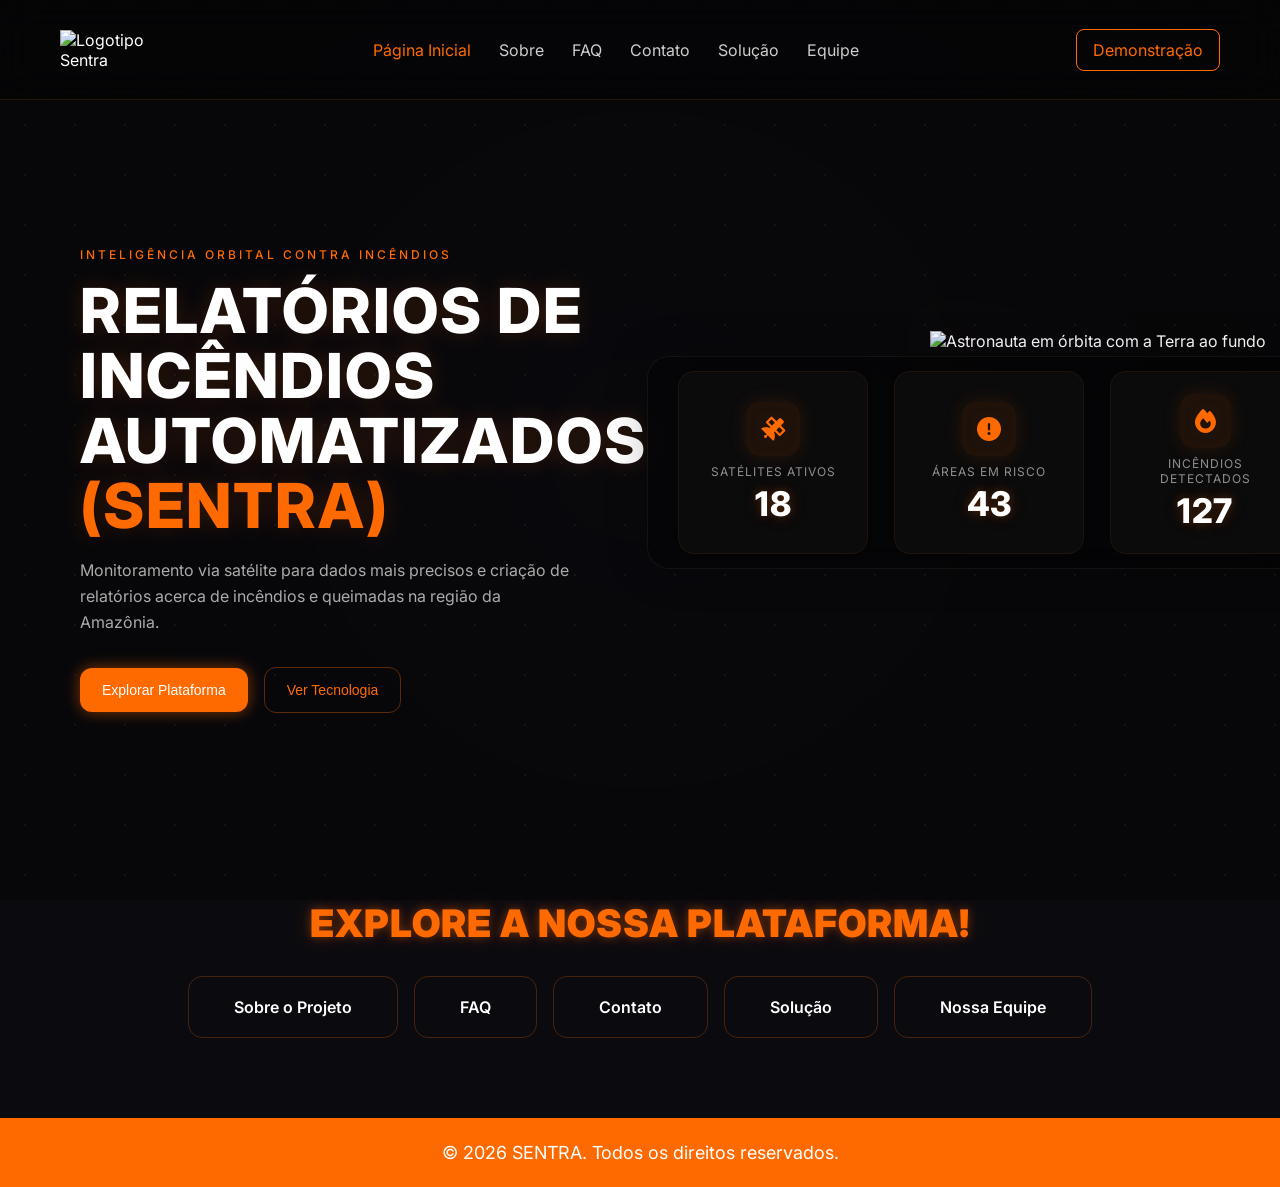
==== commit 1db59b08: "fix: corrigindo os comentarios enzo" ====
--- a/index.html
+++ b/index.html
@@ -22,20 +22,24 @@
   </head>
 
   <body>
-    <!-- =========================
-         NAVBAR
-    ========================== -->
 
+      <!-- NAVBAR -->
     <header class="navbar">
       <!-- Logotipo da Plataforma -->
-       
+
       <div class="logo">
-        <img src="./assets/logotipo-sentra.webp"alt="Logotipo Sentra"class="logo"/>
+        <img
+          src="./assets/logotipo-sentra.webp"
+          alt="Logotipo Sentra"
+          class="logo"
+        />
       </div>
 
       <!-- Menu principal de navegação -->
       <nav aria-label="Navegação principal">
-        <a href="./index.html" class="nav-link text-highlight">Página Inicial</a>
+        <a href="./index.html" class="nav-link text-highlight"
+          >Página Inicial</a
+        >
         <a href="./paginas/pag-sobre.html" class="nav-link">Sobre</a>
         <a href="./paginas/pag-faq.html" class="nav-link">FAQ</a>
         <a href="./paginas/pag-contato.html" class="nav-link">Contato</a>
@@ -48,10 +52,8 @@
     </header>
 
     <main>
-      <!-- =========================
-             HERO SECTION
-        ========================== -->
 
+       <!-- HERO SECTION -->
       <section class="hero">
         <div class="background"></div>
 
@@ -62,7 +64,7 @@
 
           <!-- Título principal -->
           <h1 class="titulo-principal">
-            RELATÓRIOS DE INCÊNDIOS AUTOMATIZADO<br />
+            RELATÓRIOS DE INCÊNDIOS AUTOMATIZADOS<br />
             <span class="text-sentra">(SENTRA)</span>
           </h1>
 
@@ -151,28 +153,30 @@
         </div>
       </section>
 
-      <!-- =========================
-             SEÇÃO DE NAVEGAÇÃO
-        ========================== -->
-
+      <!-- SEÇÃO DE NAVEGAÇÃO -->
       <section class="plataforma-section">
         <h2 class="text-h1-plataforma">EXPLORE A NOSSA PLATAFORMA!</h2>
 
         <!-- Botões para as páginas do projeto -->
         <div class="plataforma-buttons">
-          <a href="./paginas/pag-sobre.html" class="btn-plataforma"> Sobre o Projeto</a>
+          <a href="./paginas/pag-sobre.html" class="btn-plataforma">
+            Sobre o Projeto</a
+          >
           <a href="./paginas/pag-faq.html" class="btn-plataforma"> FAQ </a>
-          <a href="./paginas/pag-contato.html" class="btn-plataforma">Contato </a>
-           <a href="./paginas/pag-solucao.html" class="btn-plataforma">Solução</a>
-          <a href="./paginas/pag-equipe.html" class="btn-plataforma">Nossa Equipe</a>
+          <a href="./paginas/pag-contato.html" class="btn-plataforma"
+            >Contato
+          </a>
+          <a href="./paginas/pag-solucao.html" class="btn-plataforma"
+            >Solução</a
+          >
+          <a href="./paginas/pag-equipe.html" class="btn-plataforma"
+            >Nossa Equipe</a
+          >
         </div>
       </section>
     </main>
 
-    <!-- =========================
-         RODAPÉ
-    ========================== -->
-
+    <!-- RODAPÉ -->
     <footer class="footer">
       <p class="text-footer">© 2026 SENTRA. Todos os direitos reservados.</p>
     </footer>
--- a/css/styles.css
+++ b/css/styles.css
@@ -1,7 +1,4 @@
-    /* ==========================================================================
-   IMPORTAÇÕES E CONFIGURAÇÕES GLOBAIS
-   ========================================================================== */
-
+   /* IMPORTAÇÕES E CONFIGURAÇÕES GLOBAIS */
     @import url('navbar.css');
 
     html {
@@ -18,10 +15,7 @@
         overflow-x: hidden;
     }
 
-    /* ==========================================================================
-   FUNDO ANIMADO DA PÁGINA
-   ========================================================================== */
-
+   /* FUNDO ANIMADO DA PÁGINA */
     body::before {
         content: "";
         position: fixed;
@@ -35,7 +29,6 @@
         will-change: transform;
     }
 
-    /* Animação suave do fundo */
     @keyframes bgFloat {
         0% {
             background-position: center center;
@@ -58,11 +51,7 @@
         }
     }
 
-    /* ==========================================================================
-   HERO SECTION
-   Seção principal da página inicial
-   ========================================================================== */
-
+   /* HERO SECTION */
     .hero {
         position: relative;
         min-height: 100vh;
@@ -93,10 +82,7 @@
         z-index: 1;
     }
 
-    /* ==========================================================================
-   ÁREA DE TEXTO DA HERO
-   ========================================================================== */
-
+   /* ÁREA DE TEXTO DA HERO  */
     .hero-text {
         position: relative;
         z-index: 5;
@@ -137,10 +123,7 @@
         line-height: 1.6;
     }
 
-    /* ==========================================================================
-   BOTÕES DE AÇÃO
-   ========================================================================== */
-
+   /* BOTÕES DE AÇÃO */
     .actions {
         display: flex;
         align-items: center;
@@ -186,9 +169,8 @@
         box-shadow: 0 0 22px rgba(255, 106, 0, 0.2);
     }
 
-    /* ==========================================================================
-   ÁREA VISUAL DA HERO
-   ========================================================================== */
+
+   /* ÁREA VISUAL DA HERO */
 
     .hero-right {
         position: relative;
@@ -217,11 +199,8 @@
         max-width: 100%;
     }
 
-    /* ==========================================================================
-   WIDGET DE MONITORAMENTO
-   Painel que exibe focos de calor
-   ========================================================================== */
-
+
+   /* WIDGET DE MONITORAMENTO */
     .heat-widget {
         position: absolute;
         top: 60px;
@@ -269,10 +248,7 @@
         color: #7f7f7f;
     }
 
-    /* ==========================================================================
-   CARDS DE ESTATÍSTICAS
-   ========================================================================== */
-
+   /* CARDS DE ESTATÍSTICAS */
     .stats-container {
         display: flex;
         align-items: stretch;
@@ -395,10 +371,8 @@
         box-shadow: 0 0 10px rgba(255, 106, 0, 0.6);
     }
 
-    /* ==========================================================================
-   SEÇÃO EXPLORE A PLATAFORMA
-   ========================================================================== */
-
+
+   /* SEÇÃO EXPLORE A PLATAFORMA */
     .text-h1-plataforma {
         text-align: center;
         color: var(--laranja-primario);
@@ -454,10 +428,8 @@
         left: 100%;
     }
 
-    /* ==========================================================================
-   ANIMAÇÕES
-   ========================================================================== */
-
+
+   /* ANIMAÇÕES */
     @keyframes fadeDown {
         from {
             opacity: 0;
@@ -494,9 +466,8 @@
         }
     }
 
-    /* ==========================================================================
-   RODAPÉ
-   ========================================================================== */
+
+   /* RODAPÉ */
     .footer {
         width: 100%;
         padding: 24px 20px;
@@ -517,10 +488,7 @@
         text-align: center;
     }
 
-    /* ==========================================================================
-   RESPONSIVIDADE
-   ========================================================================== */
-
+   /* RESPONSIVIDADE */
     /* Tablet */
     @media (max-width: 1100px) {
         .hero {
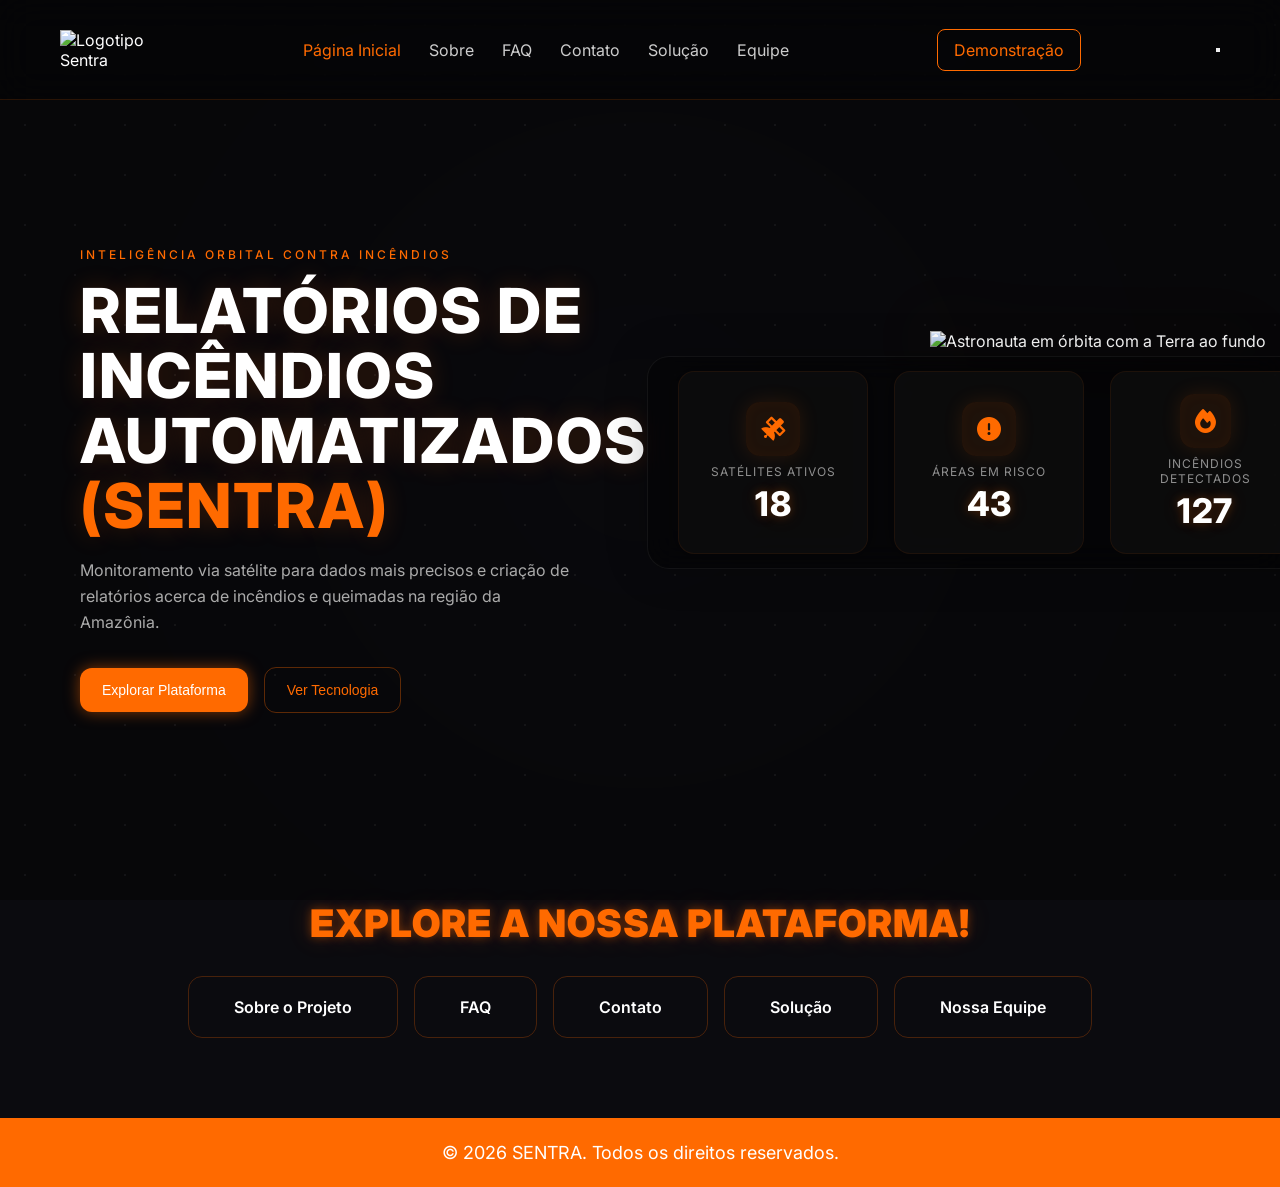
==== commit e96cb486: "fix: Corrigindo formatacao semantica e remocao de comentarios excessivos." ====
--- a/index.html
+++ b/index.html
@@ -1,184 +1,139 @@
 <!doctype html>
 <html lang="pt-br">
-  <head>
-    <!-- Configurações básicas da página  -->
-    <meta charset="UTF-8" />
-    <meta name="viewport" content="width=device-width, initial-scale=1.0" />
 
-    <!-- Titulo Exibido na aba do Navegador -->
-    <title>Página Inicial / Sentra</title>
+<head>
+  <meta charset="UTF-8" />
+  <meta name="viewport" content="width=device-width, initial-scale=1.0" />
 
-    <!-- Arquivo CSS principal -->
-    <link rel="stylesheet" href="./css/styles.css" />
+  <title>Página Inicial / Sentra</title>
 
-    <!-- Arquivo JavaScript -->
-    <script src="./js/scripts.js" defer></script>
+  <link rel="stylesheet" href="./css/styles.css" />
 
-    <!-- Biblioteca de ícones Font Awesome -->
-    <link
-      rel="stylesheet"
-      href="https://cdnjs.cloudflare.com/ajax/libs/font-awesome/6.5.2/css/all.min.css"
-    />
-  </head>
+  <script src="./js/scripts.js" defer></script>
+  <script src="./js/navbar.js" defer></script>
 
-  <body>
+  <link rel="stylesheet" href="https://cdnjs.cloudflare.com/ajax/libs/font-awesome/6.5.2/css/all.min.css" />
+</head>
 
-      <!-- NAVBAR -->
-    <header class="navbar">
-      <!-- Logotipo da Plataforma -->
+<body>
 
-      <div class="logo">
-        <img
-          src="./assets/logotipo-sentra.webp"
-          alt="Logotipo Sentra"
-          class="logo"
-        />
+  <header class="navbar">
+
+    <div class="logo">
+      <img src="./assets/logotipo-sentra.webp" alt="Logotipo Sentra" class="logo" />
+    </div>
+
+    <nav aria-label="Navegação principal" class="navbar-links" id="navbarLinks">
+      <a href="./index.html" class="nav-link text-highlight">Página Inicial</a>
+      <a href="./paginas/pag-sobre.html" class="nav-link">Sobre</a>
+      <a href="./paginas/pag-faq.html" class="nav-link">FAQ</a>
+      <a href="./paginas/pag-contato.html" class="nav-link">Contato</a>
+      <a href="./paginas/pag-solucao.html" class="nav-link">Solução</a>
+      <a href="./paginas/pag-equipe.html" class="nav-link">Equipe</a>
+    </nav>
+
+    <a href="./paginas/pag-demonstracao.html" class="btn-nav">Demonstração</a>
+    <button class="hamburger" id="hamburger"></button>
+  </header>
+
+  <main>
+
+    <section class="hero">
+      <div class="background"></div>
+
+      <div class="hero-text" data-speed="2">
+        <p class="hero-text-main">INTELIGÊNCIA ORBITAL CONTRA INCÊNDIOS</p>
+
+        <h1 class="titulo-principal">
+          RELATÓRIOS DE INCÊNDIOS AUTOMATIZADOS<br />
+          <span class="text-sentra">(SENTRA)</span>
+        </h1>
+
+        <p class="description">
+          Monitoramento via satélite para dados mais precisos e criação de
+          relatórios acerca de incêndios e queimadas na região da Amazônia.
+        </p>
+
+        <div class="actions">
+          <button class="btn-primary">Explorar Plataforma</button>
+          <button class="btn-secondary">Ver Tecnologia</button>
+        </div>
       </div>
 
-      <!-- Menu principal de navegação -->
-      <nav aria-label="Navegação principal">
-        <a href="./index.html" class="nav-link text-highlight"
-          >Página Inicial</a
-        >
-        <a href="./paginas/pag-sobre.html" class="nav-link">Sobre</a>
-        <a href="./paginas/pag-faq.html" class="nav-link">FAQ</a>
-        <a href="./paginas/pag-contato.html" class="nav-link">Contato</a>
-        <a href="./paginas/pag-solucao.html" class="nav-link">Solução</a>
-        <a href="./paginas/pag-equipe.html" class="nav-link">Equipe</a>
-      </nav>
+      <div class="hero-right">
+        <div class="hero-media">
+          <img class="hero-image" src="./assets/astronauta.webp" alt="Astronauta em órbita com a Terra ao fundo" />
+        </div>
 
-      <!-- Botão Demostração -->
-      <a href="./paginas/pag-demonstracao.html" class="btn-nav">Demonstração</a>
-    </header>
+        <div class="heat-widget" id="heat-widget">
+          <div class="heat-header">
+            Focos de calor (24h)
+            <span id="heat-time">atualizando...</span>
+          </div>
 
-    <main>
-
-       <!-- HERO SECTION -->
-      <section class="hero">
-        <div class="background"></div>
-
-        <!-- Área de textos principais -->
-        <div class="hero-text" data-speed="2">
-          <!-- Texto introdutório -->
-          <p class="hero-text-main">INTELIGÊNCIA ORBITAL CONTRA INCÊNDIOS</p>
-
-          <!-- Título principal -->
-          <h1 class="titulo-principal">
-            RELATÓRIOS DE INCÊNDIOS AUTOMATIZADOS<br />
-            <span class="text-sentra">(SENTRA)</span>
-          </h1>
-
-          <!-- Descrição da solução -->
-          <p class="description">
-            Monitoramento via satélite para dados mais precisos e criação de
-            relatórios acerca de incêndios e queimadas na região da Amazônia.
-          </p>
-
-          <!-- Botões de ação -->
-          <div class="actions">
-            <button class="btn-primary">Explorar Plataforma</button>
-            <button class="btn-secondary">Ver Tecnologia</button>
+          <div class="heat-body">
+            <div class="heat-number" id="heat-count">0</div>
+            <div class="heat-label">detecções recentes</div>
           </div>
         </div>
 
-        <!-- Área visual da hero -->
-        <div class="hero-right">
-          <!-- Imagem principal -->
-          <div class="hero-media">
-            <img
-              class="hero-image"
-              src="./assets/astronauta.webp"
-              alt="Astronauta em órbita com a Terra ao fundo"
-            />
-          </div>
-
-          <!-- Widget de monitoramento -->
-          <div class="heat-widget" id="heat-widget">
-            <div class="heat-header">
-              Focos de calor (24h)
-              <span id="heat-time">atualizando...</span>
-            </div>
-
-            <div class="heat-body">
-              <div class="heat-number" id="heat-count">0</div>
-              <div class="heat-label">detecções recentes</div>
+        <div class="stats-container">
+          <div class="stat-item">
+            <i class="fa-solid fa-satellite stat-icon" aria-hidden="true"></i>
+            <div class="stat-info">
+              <p class="text-stats">SATÉLITES ATIVOS</p>
+              <span class="stat-number">18</span>
             </div>
           </div>
 
-          <!-- Estatísticas da plataforma -->
-          <div class="stats-container">
-            <!-- Card: Satélites -->
-            <div class="stat-item">
-              <i class="fa-solid fa-satellite stat-icon" aria-hidden="true"></i>
-              <div class="stat-info">
-                <p class="text-stats">SATÉLITES ATIVOS</p>
-                <span class="stat-number">18</span>
-              </div>
-            </div>
-
-            <!-- Card: Áreas em risco -->
-            <div class="stat-item">
-              <i
-                class="fa-solid fa-circle-exclamation stat-icon"
-                aria-hidden="true"
-              ></i>
-              <div class="stat-info">
-                <p class="text-stats">ÁREAS EM RISCO</p>
-                <span class="stat-number">43</span>
-              </div>
-            </div>
-
-            <!-- Card: Incêndios detectados -->
-            <div class="stat-item">
-              <i class="fa-solid fa-fire stat-icon" aria-hidden="true"></i>
-              <div class="stat-info">
-                <p class="text-stats">INCÊNDIOS DETECTADOS</p>
-                <span class="stat-number">127</span>
-              </div>
-            </div>
-
-            <!-- Card: Tempo de Alerta -->
-            <div class="stat-item">
-              <i class="fa-solid fa-clock stat-icon" aria-hidden="true"></i>
-              <div class="stat-info">
-                <p class="text-stats">TEMPO DE ALERTA</p>
-                <span class="stat-number">30s</span>
-              </div>
-            </div>
-            <!-- Link para visualizar todos os dados -->
-            <div class="stat-item">
-              <a href="#" class="stats-link">VER TODOS OS DADOS →</a>
+          <div class="stat-item">
+            <i class="fa-solid fa-circle-exclamation stat-icon" aria-hidden="true"></i>
+            <div class="stat-info">
+              <p class="text-stats">ÁREAS EM RISCO</p>
+              <span class="stat-number">43</span>
             </div>
           </div>
+
+          <div class="stat-item">
+            <i class="fa-solid fa-fire stat-icon" aria-hidden="true"></i>
+            <div class="stat-info">
+              <p class="text-stats">INCÊNDIOS DETECTADOS</p>
+              <span class="stat-number">127</span>
+            </div>
+          </div>
+
+          <div class="stat-item">
+            <i class="fa-solid fa-clock stat-icon" aria-hidden="true"></i>
+            <div class="stat-info">
+              <p class="text-stats">TEMPO DE ALERTA</p>
+              <span class="stat-number">30s</span>
+            </div>
+          </div>
+          <div class="stat-item">
+            <a href="#" class="stats-link">VER TODOS OS DADOS →</a>
+          </div>
         </div>
-      </section>
+      </div>
+    </section>
 
-      <!-- SEÇÃO DE NAVEGAÇÃO -->
-      <section class="plataforma-section">
-        <h2 class="text-h1-plataforma">EXPLORE A NOSSA PLATAFORMA!</h2>
+    <section class="plataforma-section">
+      <h2 class="text-h1-plataforma">EXPLORE A NOSSA PLATAFORMA!</h2>
 
-        <!-- Botões para as páginas do projeto -->
-        <div class="plataforma-buttons">
-          <a href="./paginas/pag-sobre.html" class="btn-plataforma">
-            Sobre o Projeto</a
-          >
-          <a href="./paginas/pag-faq.html" class="btn-plataforma"> FAQ </a>
-          <a href="./paginas/pag-contato.html" class="btn-plataforma"
-            >Contato
-          </a>
-          <a href="./paginas/pag-solucao.html" class="btn-plataforma"
-            >Solução</a
-          >
-          <a href="./paginas/pag-equipe.html" class="btn-plataforma"
-            >Nossa Equipe</a
-          >
-        </div>
-      </section>
-    </main>
+      <div class="plataforma-buttons">
+        <a href="./paginas/pag-sobre.html" class="btn-plataforma">
+          Sobre o Projeto</a>
+        <a href="./paginas/pag-faq.html" class="btn-plataforma"> FAQ </a>
+        <a href="./paginas/pag-contato.html" class="btn-plataforma">Contato
+        </a>
+        <a href="./paginas/pag-solucao.html" class="btn-plataforma">Solução</a>
+        <a href="./paginas/pag-equipe.html" class="btn-plataforma">Nossa Equipe</a>
+      </div>
+    </section>
+  </main>
 
-    <!-- RODAPÉ -->
-    <footer class="footer">
-      <p class="text-footer">© 2026 SENTRA. Todos os direitos reservados.</p>
-    </footer>
-  </body>
-</html>
+  <footer class="footer">
+    <p class="text-footer">© 2026 SENTRA. Todos os direitos reservados.</p>
+  </footer>
+</body>
+
+</html>
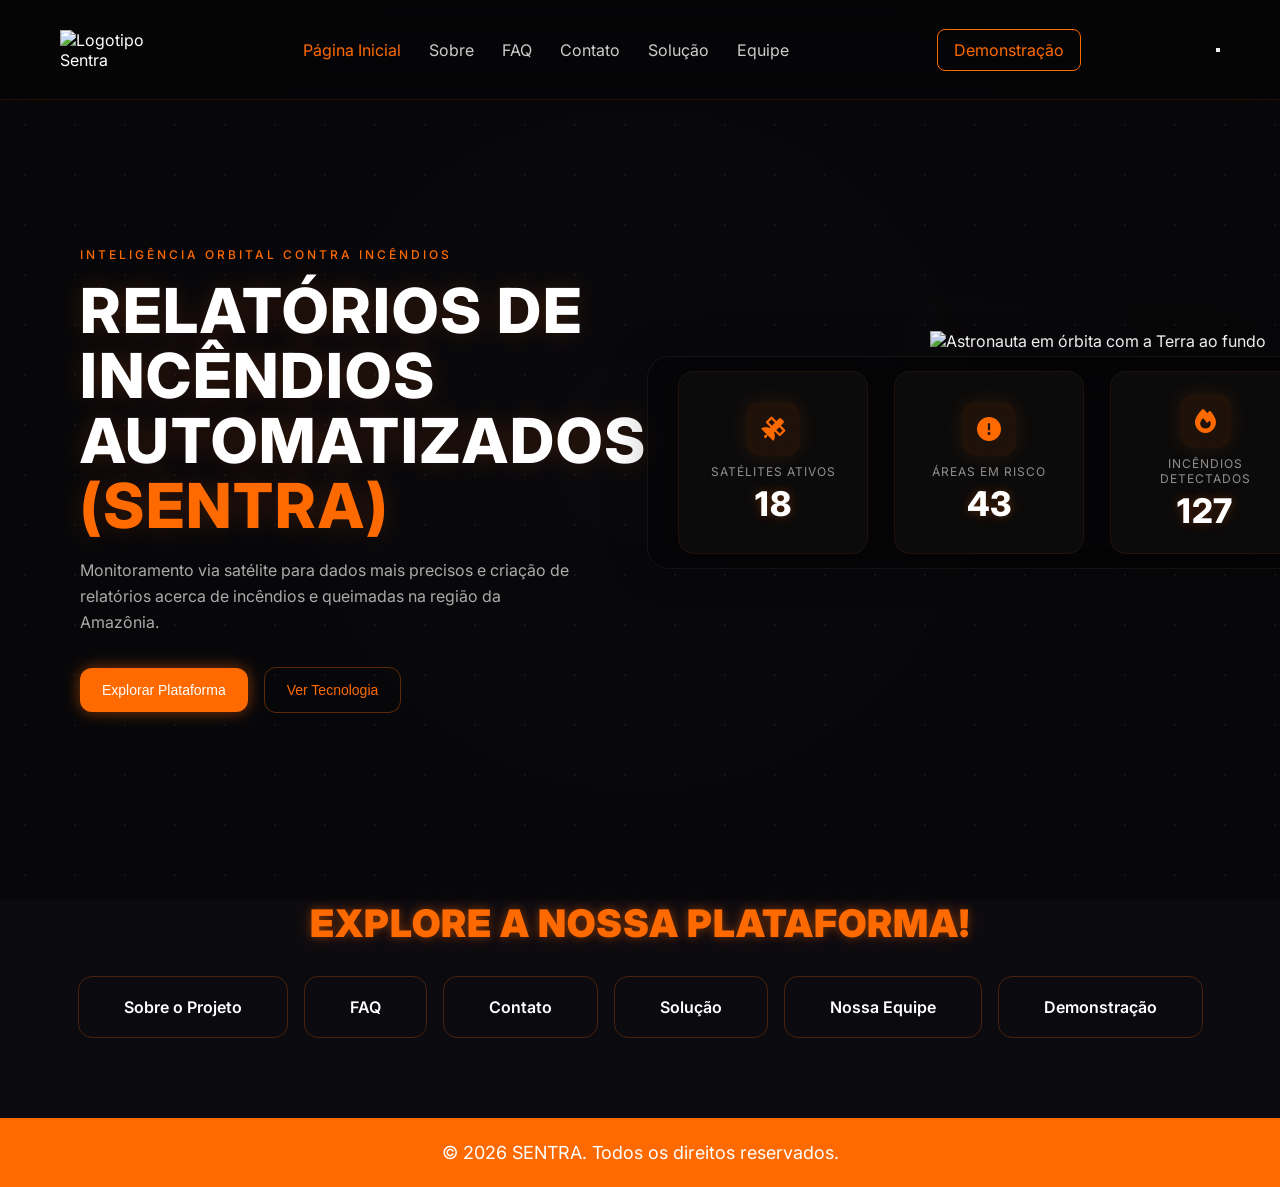
==== commit 11b304a9: "feat: Adicionado botao que leva para pag demo." ====
--- a/index.html
+++ b/index.html
@@ -127,6 +127,7 @@
         </a>
         <a href="./paginas/pag-solucao.html" class="btn-plataforma">Solução</a>
         <a href="./paginas/pag-equipe.html" class="btn-plataforma">Nossa Equipe</a>
+        <a href="./paginas/pag-demonstracao.html" class="btn-plataforma">Demonstração</a>
       </div>
     </section>
   </main>
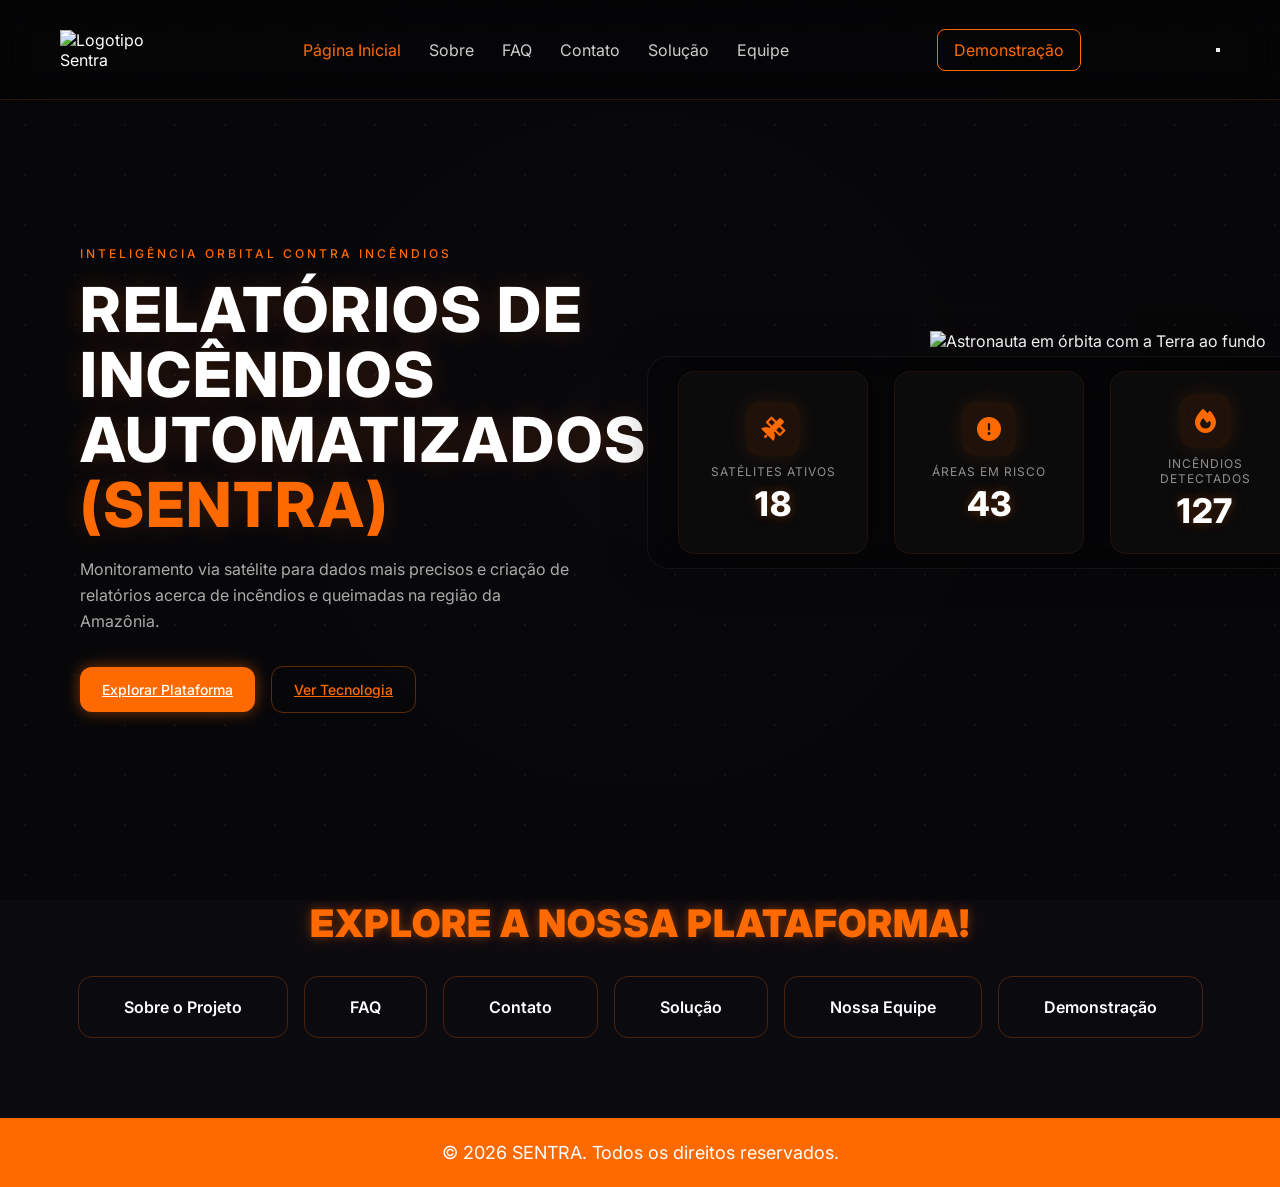
==== commit a3676449: "feat: Icon adicionado." ====
--- a/index.html
+++ b/index.html
@@ -11,7 +11,7 @@
 
   <script src="./js/scripts.js" defer></script>
   <script src="./js/navbar.js" defer></script>
-
+  <link rel="shortcut icon" href="./assets/logotipo-sentra.webp" type="image/x-icon">
   <link rel="stylesheet" href="https://cdnjs.cloudflare.com/ajax/libs/font-awesome/6.5.2/css/all.min.css" />
 </head>
 
@@ -55,8 +55,8 @@
         </p>
 
         <div class="actions">
-          <button class="btn-primary">Explorar Plataforma</button>
-          <button class="btn-secondary">Ver Tecnologia</button>
+          <a href="./paginas/pag-sobre.html" class="btn-primary">Explorar Plataforma</a>
+          <a href="./paginas/pag-solucao.html" class="btn-secondary">Ver Tecnologia</a>
         </div>
       </div>
 
@@ -110,7 +110,7 @@
             </div>
           </div>
           <div class="stat-item">
-            <a href="#" class="stats-link">VER TODOS OS DADOS →</a>
+            <a href="./paginas/pag-demonstracao.html" class="stats-link">VER TODOS OS DADOS →</a>
           </div>
         </div>
       </div>
